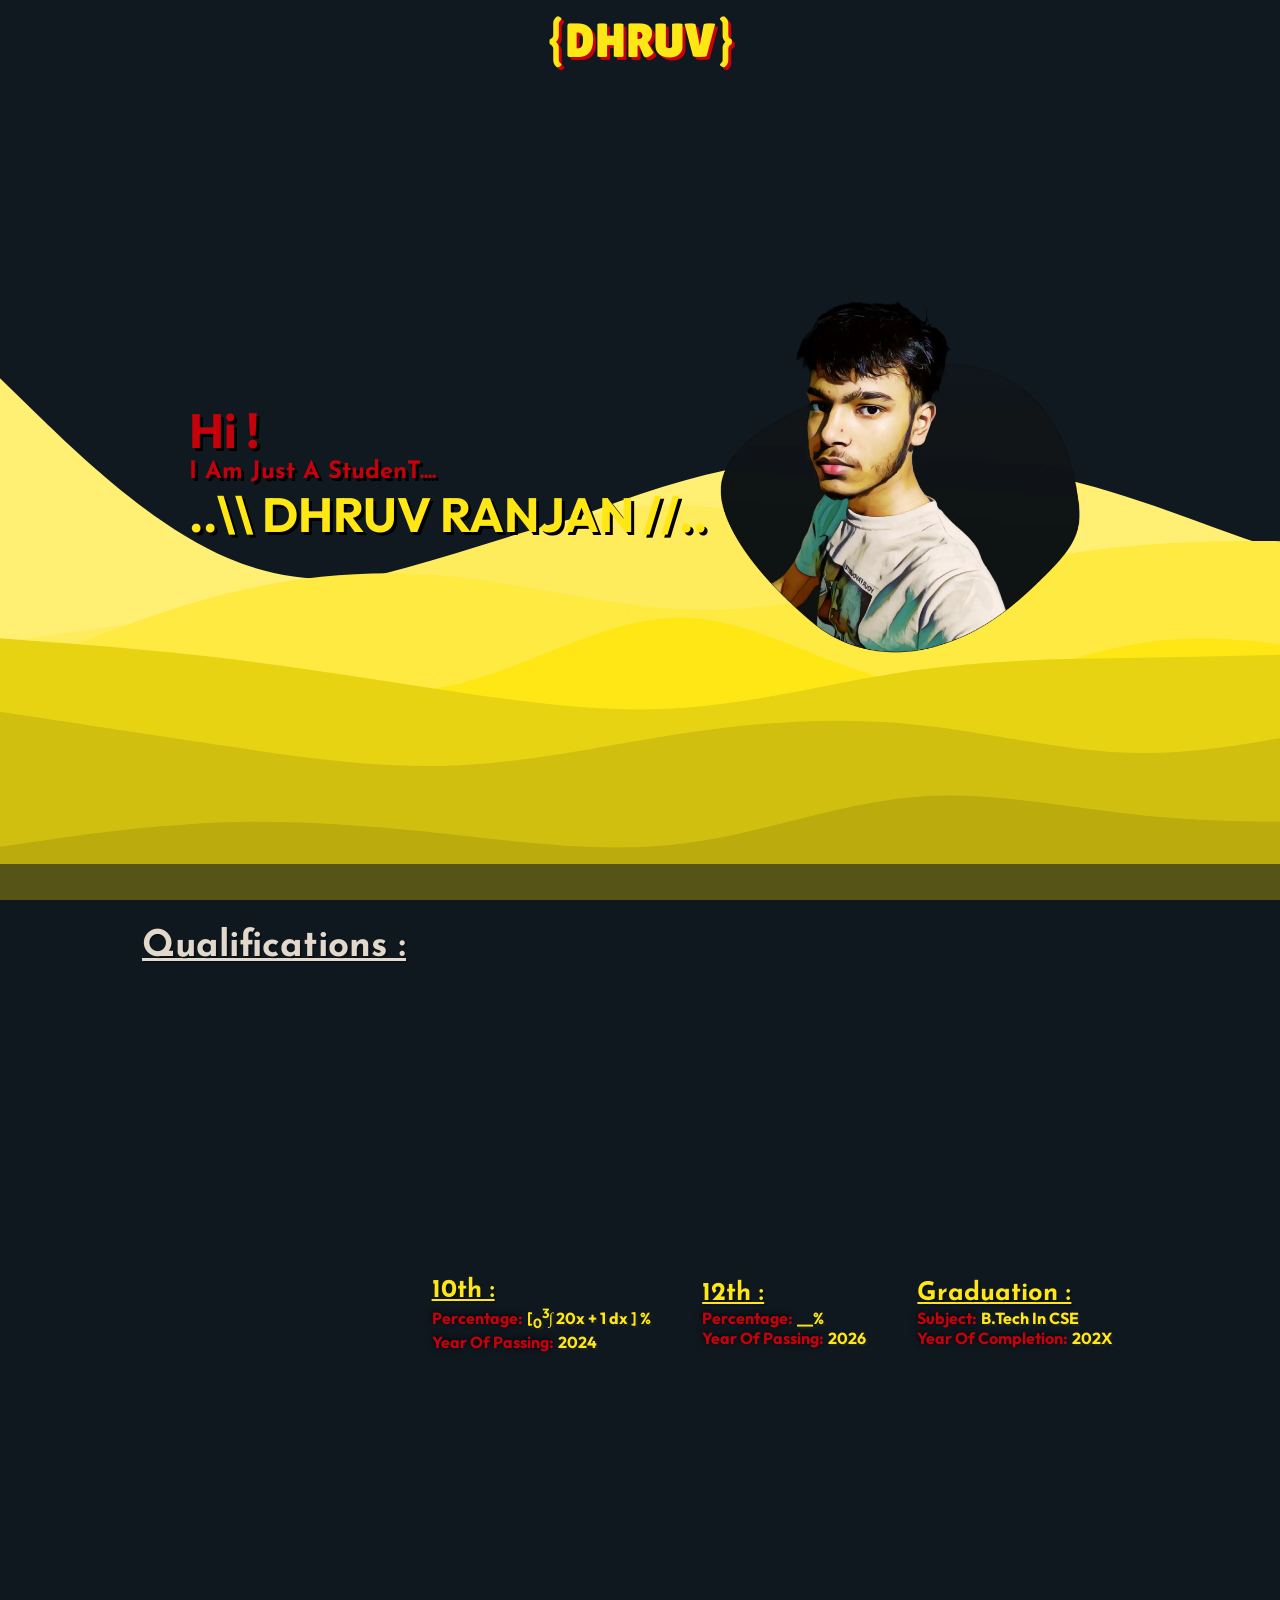
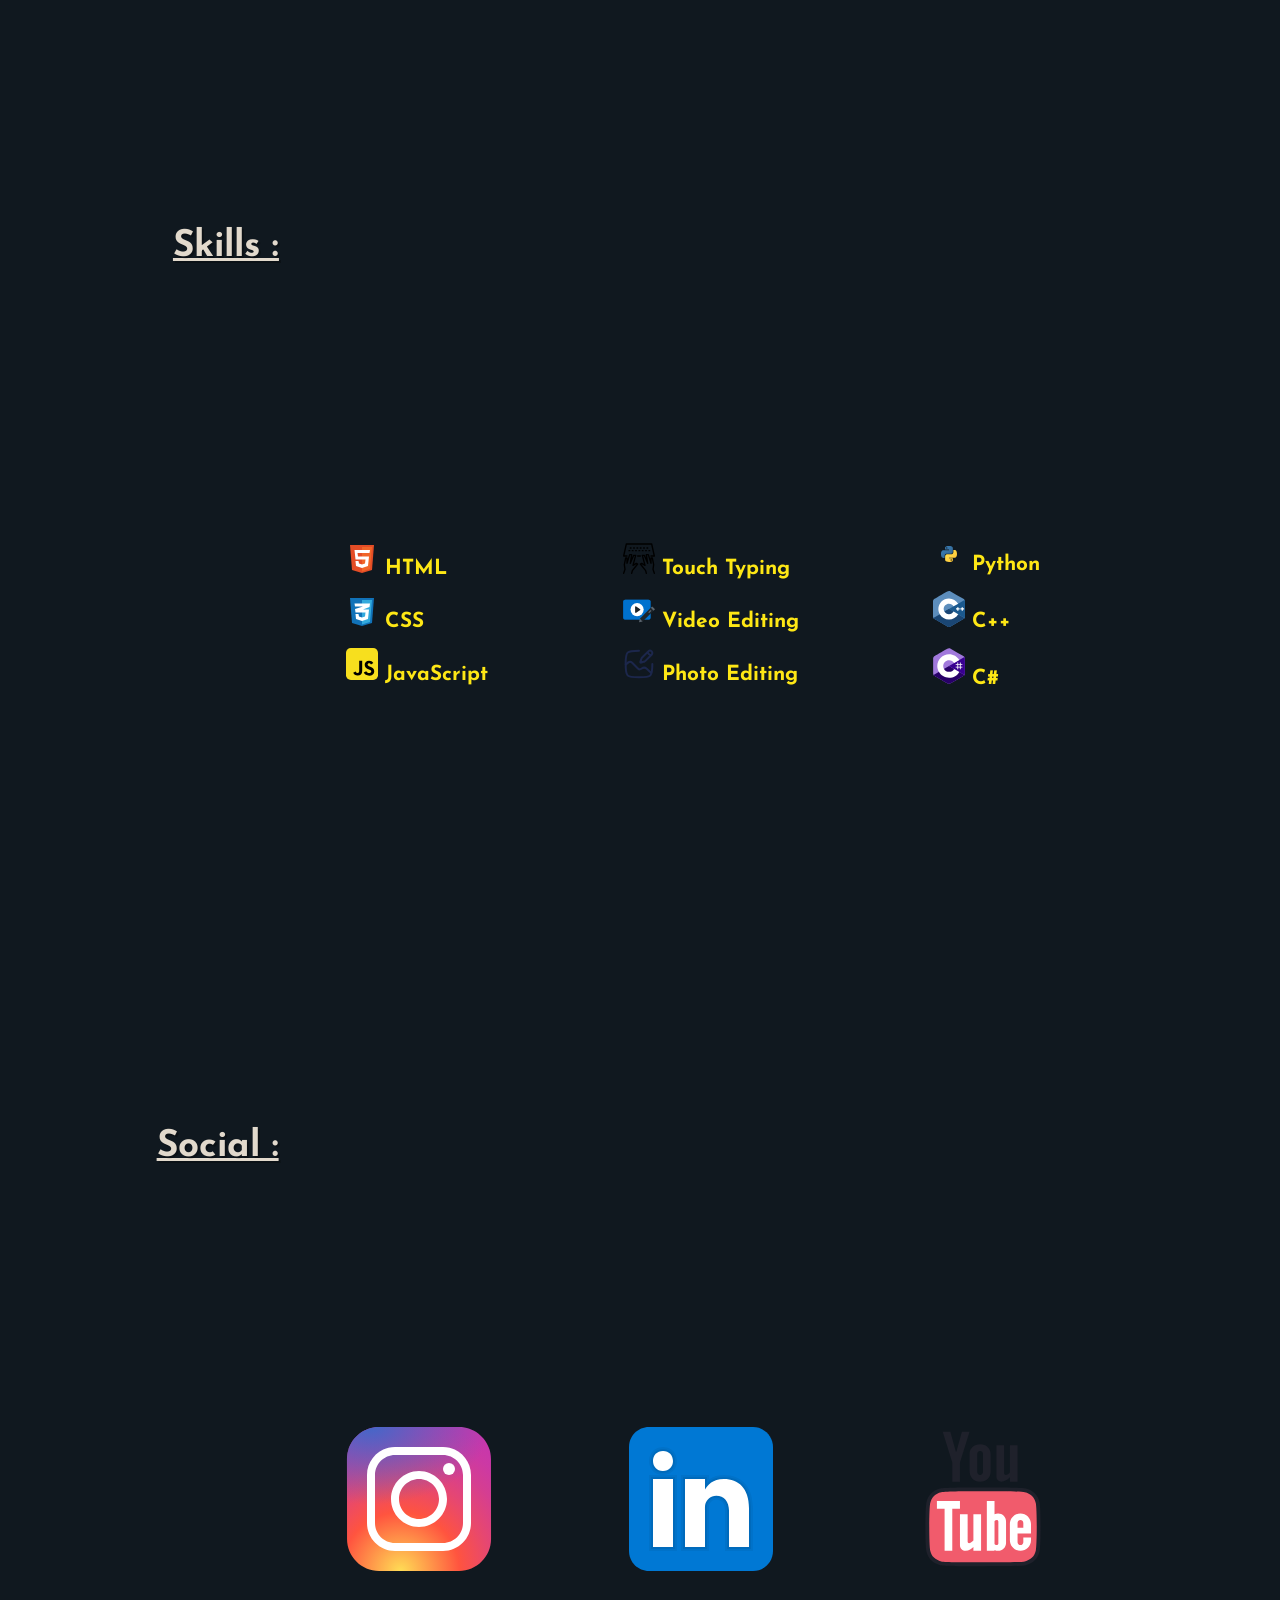
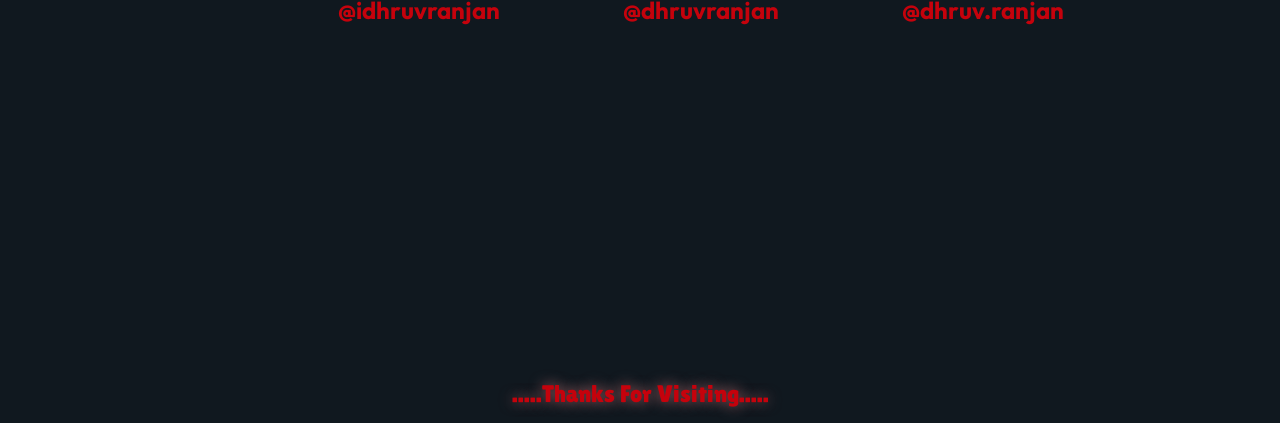
==== index.html @ 429c7ae6 "Update index.html" ====
<!DOCTYPE html>
<html lang="en">

<head>
    <meta charset="UTF-8">
    <meta name="viewport" content="width=device-width, initial-scale=1.0">
    <title>Dhruv - Know About Me.....</title>
    <link rel="stylesheet" href="style.css">
    <link rel="icon" type="image/x-icon" href="favicon.ico">
</head>

<body>
    <header>
        <a id="centerLogo" href="index.html">{DHRUV}</a>
    </header>
    <main>
        <div class="firstBox">
            <span class="welcomeTexts">
                <h1>Hi !</h1>
                <h2> I Am Just A StudenT....</h2>
                <h1 id="nameh1">..\\ DHRUV RANJAN //..</h1>
            </span>
            <span class="image"><img src="Dhruv Image.webp" alt="Dhruv"></span>
        </div>
        <div class="secondBox">
            <h1>Qualifications :</h1>
            <span>
                <h2>10th :</h2>
                <span>
                    <p class="text1">Percentage:</p>
                    <p class="sectext">[<sub>0</sub><sup>3</sup>∫   20x + 1 dx ]  % </p>
                </span>
                <span>
                    <p class="text1">Year Of Passing:</p>
                    <p class="sectext">2024</p>
                </span>
            </span>
            <span>
                <h2>12th :</h2>
                <span>
                    <p class="text1">Percentage:</p>
                    <p class="sectext">__%</p>
                </span>
                <span>
                    <p class="text1">Year Of Passing:</p>
                    <p class="sectext">2026</p>
                </span>
            </span>
            <span>
                <h2>Graduation :</h2>
                <span>
                    <p class="text1">Subject:</p>
                    <p class="sectext">B.Tech In CSE</p>
                </span>
                <span>
                    <p class="text1">Year Of Completion:</p>
                    <p class="sectext">202X</p>
                </span>
            </span>

        </div>
        <div class="thirdBox">
            <h1>Skills :</h1>
            <span>
                <ul>
                    <li><img src="SVGs/html-5-svgrepo-com.svg" alt=""> HTML</li>
                    <li><img src="SVGs/css-3-svgrepo-com.svg" alt=""> CSS</li>
                    <li><img src="SVGs/javascript-svgrepo-com.svg" alt=""> JavaScript</li>
                </ul>
            </span>
            <span>
                <ul>
                    <li><img src="SVGs/typing-svgrepo-com.svg" alt=""> Touch Typing</li>
                    <li><img src="SVGs/video-editing-svgrepo-com.svg" alt=""> Video Editing</li>
                    <li><img src="SVGs/gallery-edit-svgrepo-com.svg" alt=""> Photo Editing</li>
                </ul>
            </span>
            <span>
                <ul>
                    <li><img src="SVGs/python-svgrepo-com.svg" alt=""> Python</li>
                    <li><img src="SVGs/c.svg" alt=""> C++</li>
                    <li><img src="SVGs/c--4.svg" alt=""> C#</li>
                </ul>
            </span>
        </div>
        <div class="fourthBox">
            <h1>Social :</h1>
            <span><a target="_blank" id="instagram" href="https://www.instagram.com/idhruvranjan"><img src="SVGs/instagram.svg" alt="instagram">@idhruvranjan</a></span>
            <span><a target="_blank" id="linkedin" href="https://instagram.com/idhruvranjan"><img src="SVGs/linkedin.svg" alt="linkedin">@dhruvranjan</a></span>
            <span><a target="_blank" id="youtube" href="https://www.youtube.com/@dhruv.ranjan"><img src="SVGs/youtube.svg" alt="youtube">@dhruv.ranjan</a></span>
        </div>
    </main>
    <footer>
        <p>.....Thanks For Visiting.....</p>
    </footer>
</body>

</html>
---- style.css ----
@font-face {
    font-family: LogoFont;
    src: url(Fonts/LilitaOne-Regular.ttf);
}
@font-face {
    font-family: FontTwo;
    src: url(Fonts/JosefinSans-Bold.ttf);
}
@font-face {
    font-family: FontThree;
    src: url(Fonts/Outfit-Bold.ttf);
}
*{
    margin: 0;
    padding: 0;
}
body{
    background-color: #101820;
    background-image: url(SVGs/layered-waves-haikei.svg);
    background-repeat: no-repeat;
    /* background-size: contain; */
    background-attachment: fixed;
    background-size: cover;
}
header{
    display: flex;
    align-items: center;
    justify-content: center;
    /* box-shadow: 0px 3px 20px 10px #0f151a; */
}
#centerLogo{
    text-decoration: none;
    color: #fee715;
    font-family: LogoFont;
    font-size: 3rem;
    text-shadow: 3px 3px 0px #c5020c;
    margin: 1%;
}
.image img{
    width: 30vw;
}
.firstBox{
    display: flex;
    align-items: center;
    justify-content: center;
    height: 87vh;
}
.firstBox h1{
    font-family: FontThree;
    color: #c5020c;
    font-size: 3rem;
    text-shadow: 3px 3px 0px black;
}
.firstBox h2{
    font-family: FontTwo;
    color: #c5020c;
    text-shadow: 3px 3px 0px black;
}
#nameh1{
    color: #fee715;
}
.secondBox{
    background-color: #10182096;
    display: flex;
    height: 100vh;
    justify-content: center;
    align-items: center;
    /* box-shadow: inset 0px 3px 3px 2px #101820; */
}
.secondBox > span > span{
    display: block;
}
.secondBox h1{
    font-family: 'FontTwo';
    font-size: 2.3rem;
    color: #e2d9cc;
    text-shadow: 2px 2px 0px #0000004d;
    text-decoration: underline;
    font-weight: bold;
    align-self: flex-start;
    margin: 5% 0;
}
.secondBox h2{
    font-family: 'FontTwo';
    font-size: 1.6rem;
    color: #fee715;
    text-shadow: 2px 2px 0px #0000004d;
    text-decoration: underline;
    margin: 1% 0;
}
.secondBox > span{
    padding: 2%;
}
.text1{
    color: #c5020c;
    font-weight: bold;
    font-family: 'FontThree';
    font-size: 1rem;
    /* text-shadow: 2px 2px 1px #2b2b2b27; */
    text-shadow: -1px -1px 6px #000000;
    display: inline;
}
.sectext{
    font-size: 1rem;
    font-family: 'FontThree';
    font-weight: lighter;
    color: #fee715;
    text-shadow: 2px 2px 1px #2b2b2b8a;
    display: inline;
}
.thirdBox{
    background-color: #10182096;
    display: flex;
    align-items: center;
    justify-content: center;
    height: 100vh;
    /* box-shadow: inset 0px 3px 3px 2px #101820; */
}

.thirdBox h1{
    font-family: 'FontTwo';
    font-size: 2.3rem;
    color: #e2d9cc;
    text-shadow: 2px 2px 0px #0000004d;
    text-decoration: underline;
    font-weight: bold;
    align-self: flex-start;
    margin: 5% 0;
}
.thirdBox img{
    width: 2rem;
}
ul{
    list-style: none;
    padding: 0.5rem;
}
.thirdBox span{
    margin: 2%;
    padding: 2%;
}
.thirdBox span li{
    padding: 0.5rem;
    font-size: 1.3rem;
    font-weight: bold;
    font-family: 'FontTwo';
    color: #fee715;
}
.fourthBox{
    background-color: #10182096;
    display: flex;
    align-items: center;
    justify-content: center;
    height: 100vh;
    /* box-shadow: inset 0px 3px 3px 2px #101820; */

}
.fourthBox h1{
    font-family: 'FontTwo';
    font-size: 2.3rem;
    color: #e2d9cc;
    text-shadow: 2px 2px 0px #0000004d;
    text-decoration: underline;
    font-weight: bold;
    align-self: flex-start;
    margin: 5% 0;
}
.fourthBox img{
    width: 15vw;
    display: block;
}
.fourthBox a{
    display: flex;
    align-items: center;
    justify-content: center;
    flex-direction: column;
    margin: 2rem;
    text-decoration: none;
    color: #c5020c;
    font-family: 'FontThree';
    font-size: 1.5rem;
    padding: 1vw;
    box-sizing: border-box;
}
#instagram:hover{
    box-sizing: border-box;
    /* border: 0.2rem solid white; */
    border-radius: 3rem;
    background-color: #f04c5dd1;
    box-shadow: 2px 3px 20px #f04c5dd1;
    color: white;
    transition-duration: 70ms;
    transition-delay: 20ms;
}
#linkedin:hover{
    box-sizing: border-box;
    /* border: 0.2rem solid white; */
    border-radius: 3rem;
    background-color: #0078d473;
    box-shadow: 2px 3px 20px #0078d473;
    color: white;
    transition-duration: 70ms;
    transition-delay: 20ms;
}
#youtube:hover{
    box-sizing: border-box;
    /* border: 0.2rem solid white; */
    border-radius: 3rem;
    background-color: #ff242482;
    box-shadow: 2px 3px 20px #ff242482;
    color: white;
    transition-duration: 70ms;
    transition-delay: 20ms;
}
footer p{
    font-family: LogoFont;
    text-align: center;
    color: #c5020c;
    font-size: 1.5rem;
    padding: 1rem;
    background-color: #10182096;
    text-shadow: 0 0 14px #ff959594;
}
@media only screen and (max-width: 600px){
    .firstBox{
        flex-direction: column;
        align-items: center;
        justify-content: center;
    }
    .firstBox h1{
        font-size: 2rem;
    }
    .image img{
        width: 60vw;
        margin: 2rem 0;
    }
    .secondBox{
        flex-direction: column;
        align-items: flex-start;
        padding: 5vw;
    }
    .thirdBox{
        flex-direction: column;
        align-items: flex-start;
        padding: 5vw;
    }
    .fourthBox{
        flex-direction: column;
        padding: 5vw;
    }
    .fourthBox a{
        padding: 7vw 4vw;
    }



















}
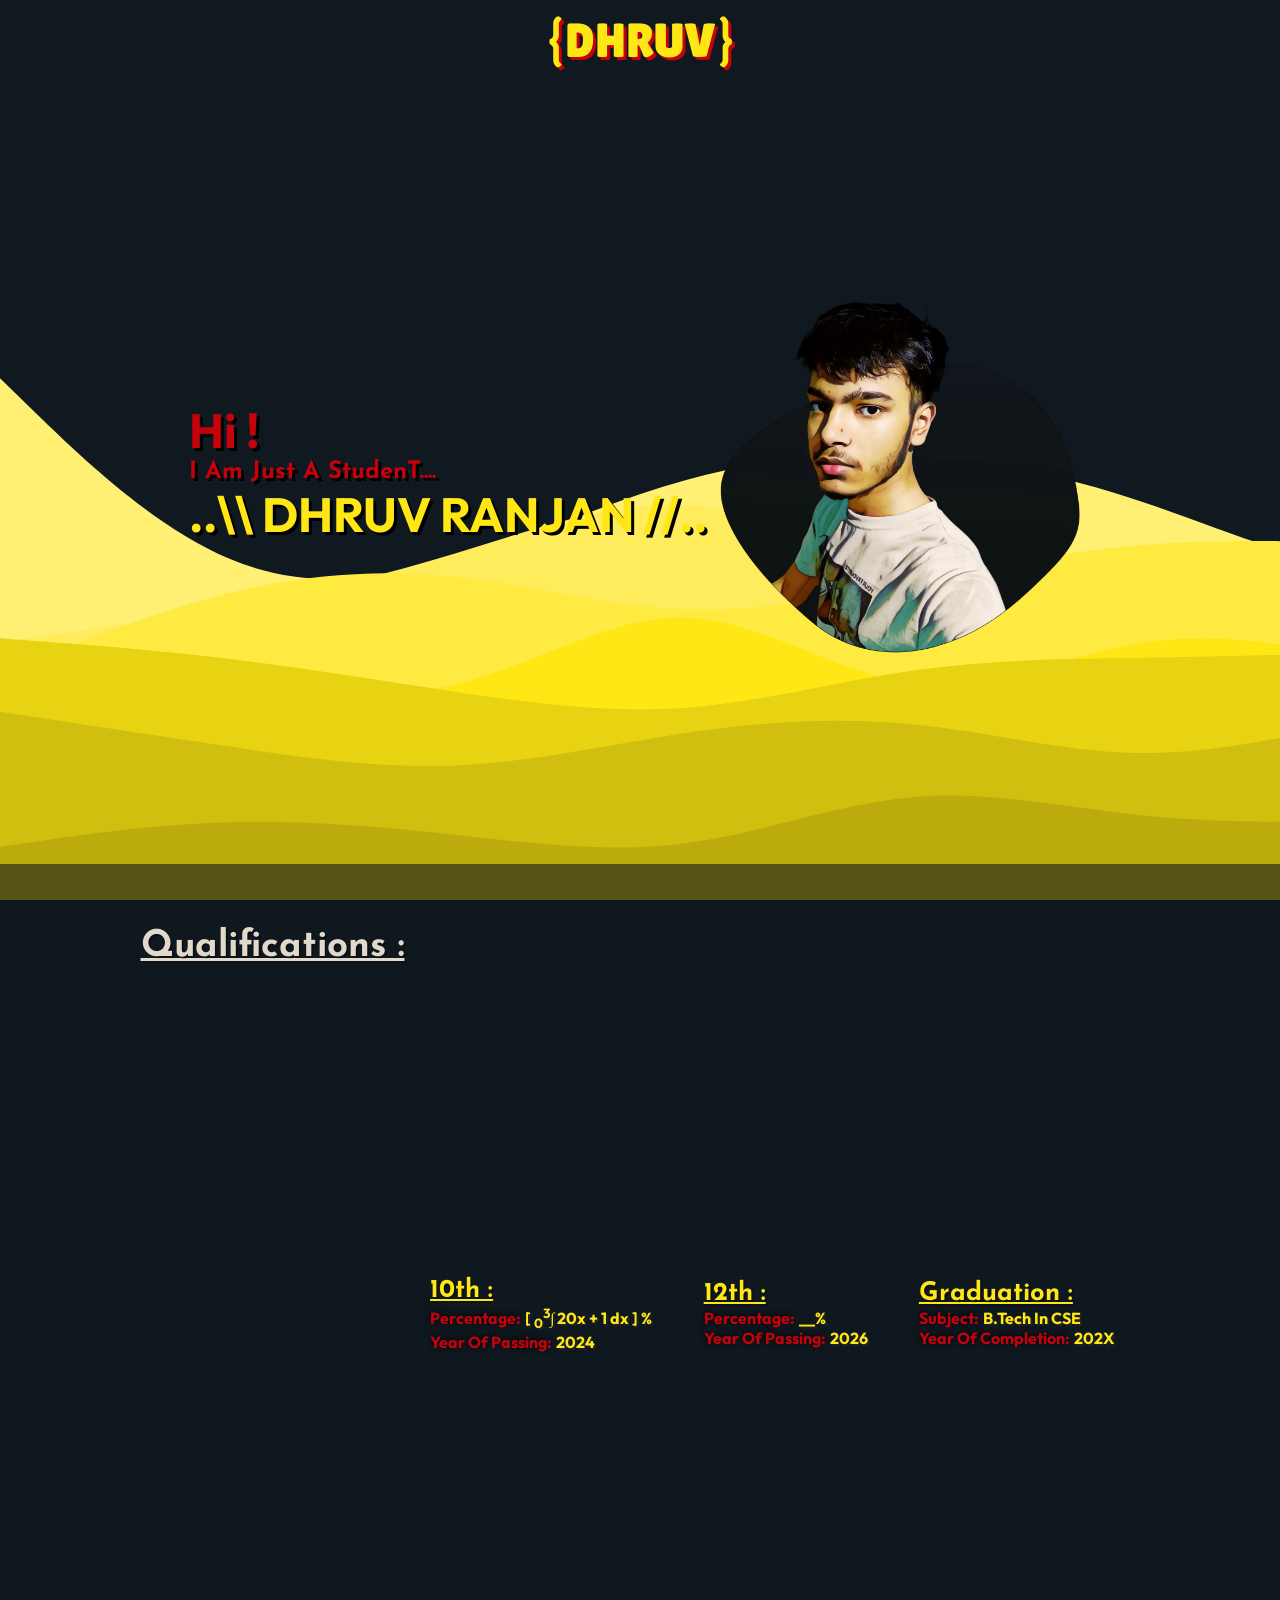
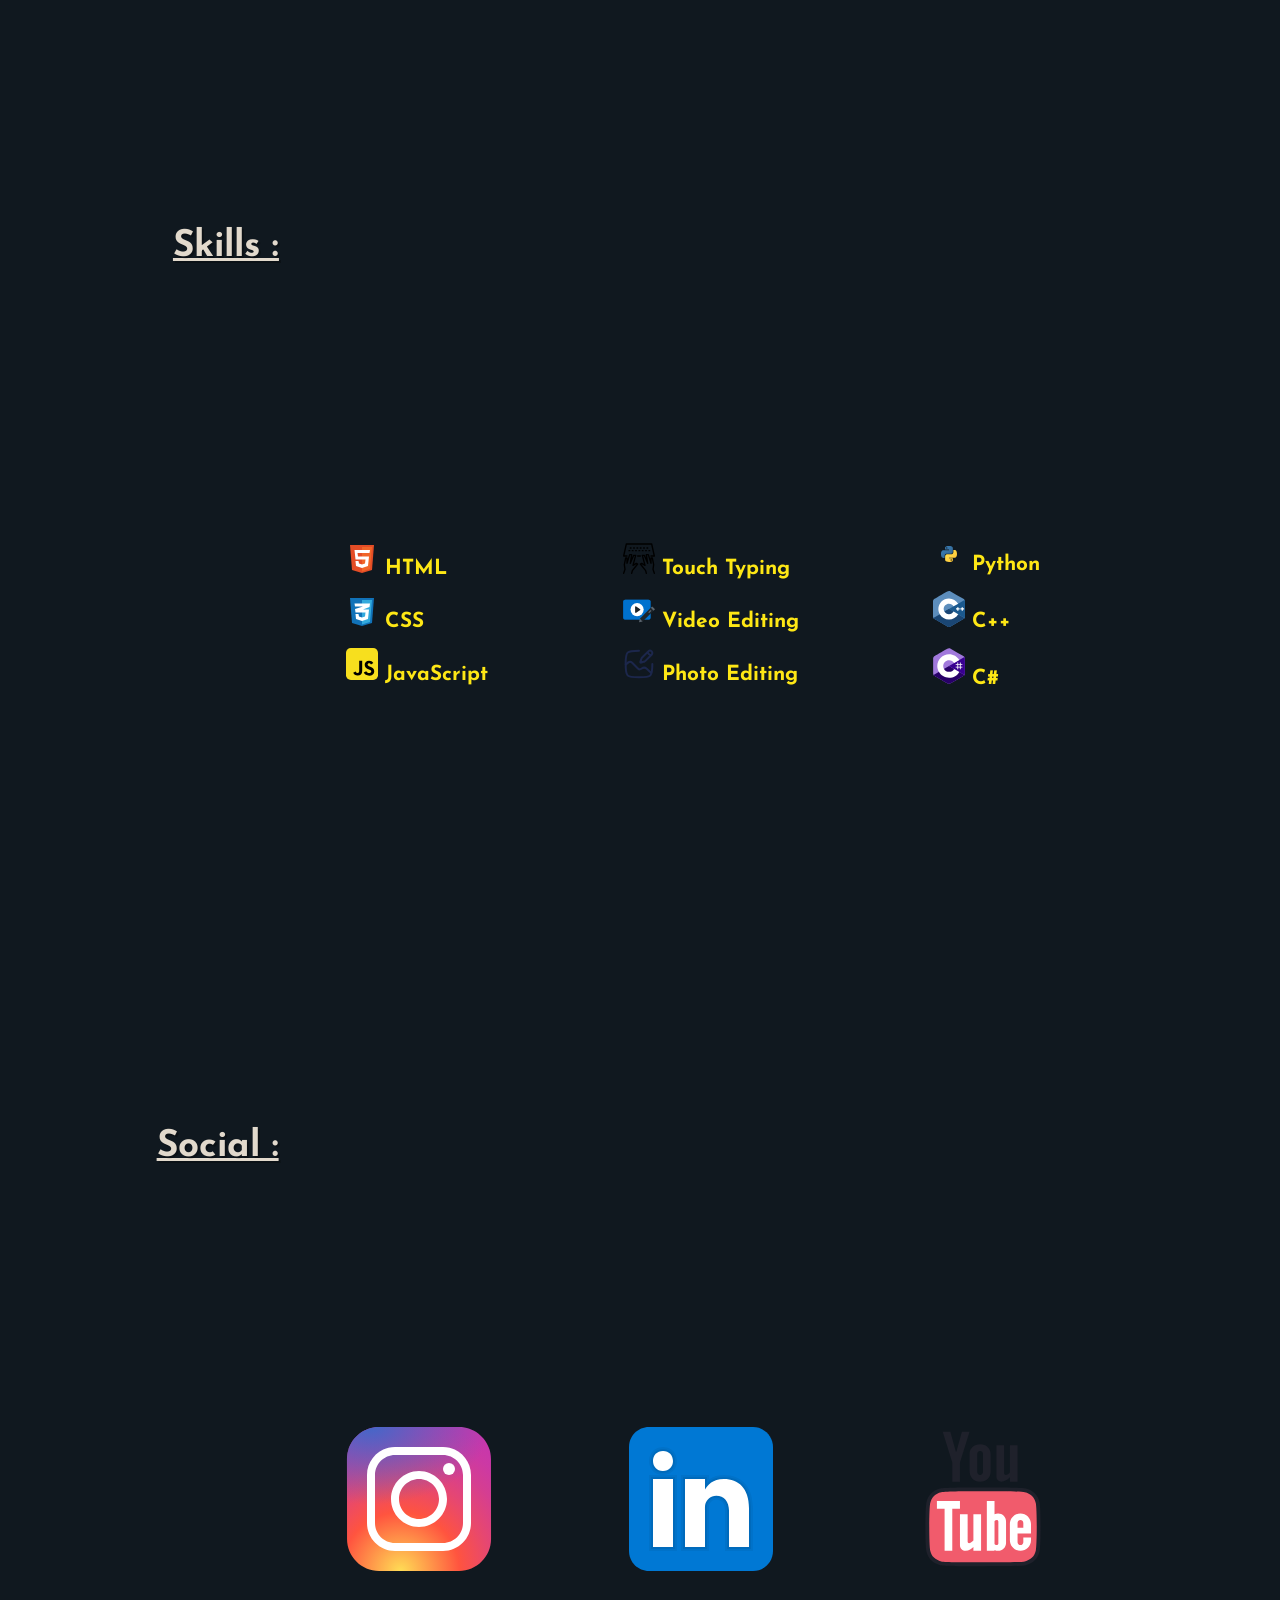
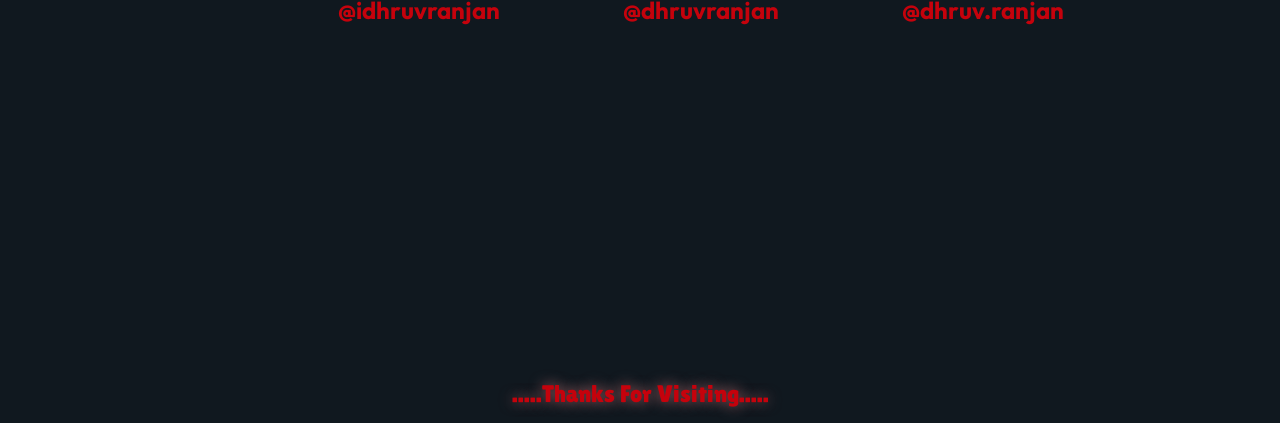
==== commit 47b34e87: "Update index.html" ====
--- a/index.html
+++ b/index.html
@@ -28,7 +28,7 @@
                 <h2>10th :</h2>
                 <span>
                     <p class="text1">Percentage:</p>
-                    <p class="sectext">[<sub>0</sub><sup>3</sup>∫   20x + 1 dx ]  % </p>
+                    <p class="sectext">[ <sub>0</sub><sup>3</sup>∫   20x + 1 dx ]  % </p>
                 </span>
                 <span>
                     <p class="text1">Year Of Passing:</p>
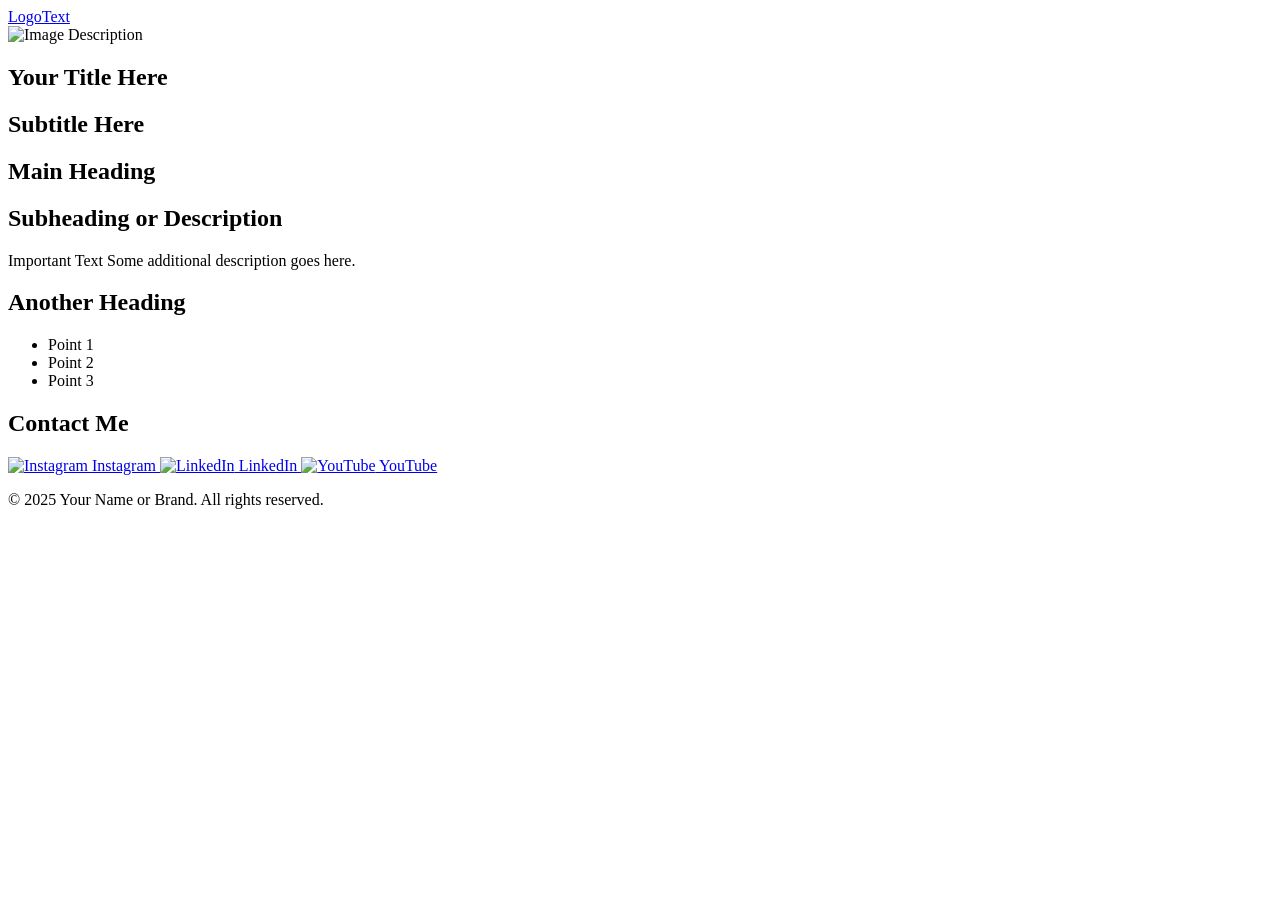
==== commit 5784e9f1: "Update index.html" ====
--- a/index.html
+++ b/index.html
@@ -1,98 +1,59 @@
-<!DOCTYPE html>
-<html lang="en">
-
-<head>
-    <meta charset="UTF-8">
-    <meta name="viewport" content="width=device-width, initial-scale=1.0">
-    <title>Dhruv - Know About Me.....</title>
-    <link rel="stylesheet" href="style.css">
-    <link rel="icon" type="image/x-icon" href="favicon.ico">
-</head>
-
-<body>
-    <header>
-        <a id="centerLogo" href="index.html">{DHRUV}</a>
-    </header>
-    <main>
-        <div class="firstBox">
-            <span class="welcomeTexts">
-                <h1>Hi !</h1>
-                <h2> I Am Just A StudenT....</h2>
-                <h1 id="nameh1">..\\ DHRUV RANJAN //..</h1>
-            </span>
-            <span class="image"><img src="Dhruv Image.webp" alt="Dhruv"></span>
-        </div>
-        <div class="secondBox">
-            <h1>Qualifications :</h1>
-            <span>
-                <h2>10th :</h2>
-                <span>
-                    <p class="text1">Percentage:</p>
-                    <p class="sectext">[ <sub>0</sub><sup>3</sup>∫   20x + 1 dx ]  % </p>
-                </span>
-                <span>
-                    <p class="text1">Year Of Passing:</p>
-                    <p class="sectext">2024</p>
-                </span>
-            </span>
-            <span>
-                <h2>12th :</h2>
-                <span>
-                    <p class="text1">Percentage:</p>
-                    <p class="sectext">__%</p>
-                </span>
-                <span>
-                    <p class="text1">Year Of Passing:</p>
-                    <p class="sectext">2026</p>
-                </span>
-            </span>
-            <span>
-                <h2>Graduation :</h2>
-                <span>
-                    <p class="text1">Subject:</p>
-                    <p class="sectext">B.Tech In CSE</p>
-                </span>
-                <span>
-                    <p class="text1">Year Of Completion:</p>
-                    <p class="sectext">202X</p>
-                </span>
-            </span>
-
-        </div>
-        <div class="thirdBox">
-            <h1>Skills :</h1>
-            <span>
-                <ul>
-                    <li><img src="SVGs/html-5-svgrepo-com.svg" alt=""> HTML</li>
-                    <li><img src="SVGs/css-3-svgrepo-com.svg" alt=""> CSS</li>
-                    <li><img src="SVGs/javascript-svgrepo-com.svg" alt=""> JavaScript</li>
-                </ul>
-            </span>
-            <span>
-                <ul>
-                    <li><img src="SVGs/typing-svgrepo-com.svg" alt=""> Touch Typing</li>
-                    <li><img src="SVGs/video-editing-svgrepo-com.svg" alt=""> Video Editing</li>
-                    <li><img src="SVGs/gallery-edit-svgrepo-com.svg" alt=""> Photo Editing</li>
-                </ul>
-            </span>
-            <span>
-                <ul>
-                    <li><img src="SVGs/python-svgrepo-com.svg" alt=""> Python</li>
-                    <li><img src="SVGs/c.svg" alt=""> C++</li>
-                    <li><img src="SVGs/c--4.svg" alt=""> C#</li>
-                </ul>
-            </span>
-        </div>
-        <div class="fourthBox">
-            <h1>Social :</h1>
-            <span><a target="_blank" id="instagram" href="https://www.instagram.com/idhruvranjan"><img src="SVGs/instagram.svg" alt="instagram">@idhruvranjan</a></span>
-            <span><a target="_blank" id="linkedin" href="https://instagram.com/idhruvranjan"><img src="SVGs/linkedin.svg" alt="linkedin">@dhruvranjan</a></span>
-            <span><a target="_blank" id="youtube" href="https://www.youtube.com/@dhruv.ranjan"><img src="SVGs/youtube.svg" alt="youtube">@dhruv.ranjan</a></span>
-        </div>
-    </main>
-    <footer>
-        <p>.....Thanks For Visiting.....</p>
-    </footer>
-</body>
-
-</html>
+<!DOCTYPE html>
+<html lang="en">
+<head>
+    <meta charset="UTF-8">
+    <meta name="viewport" content="width=device-width, initial-scale=1.0">
+    <title>Your Website</title>
+    <link rel="stylesheet" href="styles.css"> <!-- Assuming the CSS file is named 'styles.css' -->
+</head>
+<body>
+
+<header>
+    <a href="#" id="centerLogo">LogoText</a>
+</header>
+
+<section class="firstBox">
+    <div class="image">
+        <img src="path/to/your/image.jpg" alt="Image Description">
+    </div>
+    <h1>Your Title Here</h1>
+    <h2>Subtitle Here</h2>
+</section>
+
+<section class="secondBox">
+    <span>
+        <h1>Main Heading</h1>
+        <h2>Subheading or Description</h2>
+        <span class="text1">Important Text</span>
+        <span class="sectext">Some additional description goes here.</span>
+    </span>
+</section>
+
+<section class="thirdBox">
+    <h1>Another Heading</h1>
+    <ul>
+        <span><li>Point 1</li></span>
+        <span><li>Point 2</li></span>
+        <span><li>Point 3</li></span>
+    </ul>
+</section>
+
+<section class="fourthBox">
+    <h1>Contact Me</h1>
+    <a href="https://www.instagram.com" id="instagram" target="_blank">
+        <img src="path/to/instagram-icon.png" alt="Instagram"> Instagram
+    </a>
+    <a href="https://www.linkedin.com" id="linkedin" target="_blank">
+        <img src="path/to/linkedin-icon.png" alt="LinkedIn"> LinkedIn
+    </a>
+    <a href="https://www.youtube.com" id="youtube" target="_blank">
+        <img src="path/to/youtube-icon.png" alt="YouTube"> YouTube
+    </a>
+</section>
+
+<footer>
+    <p>&copy; 2025 Your Name or Brand. All rights reserved.</p>
+</footer>
+
+</body>
+</html>
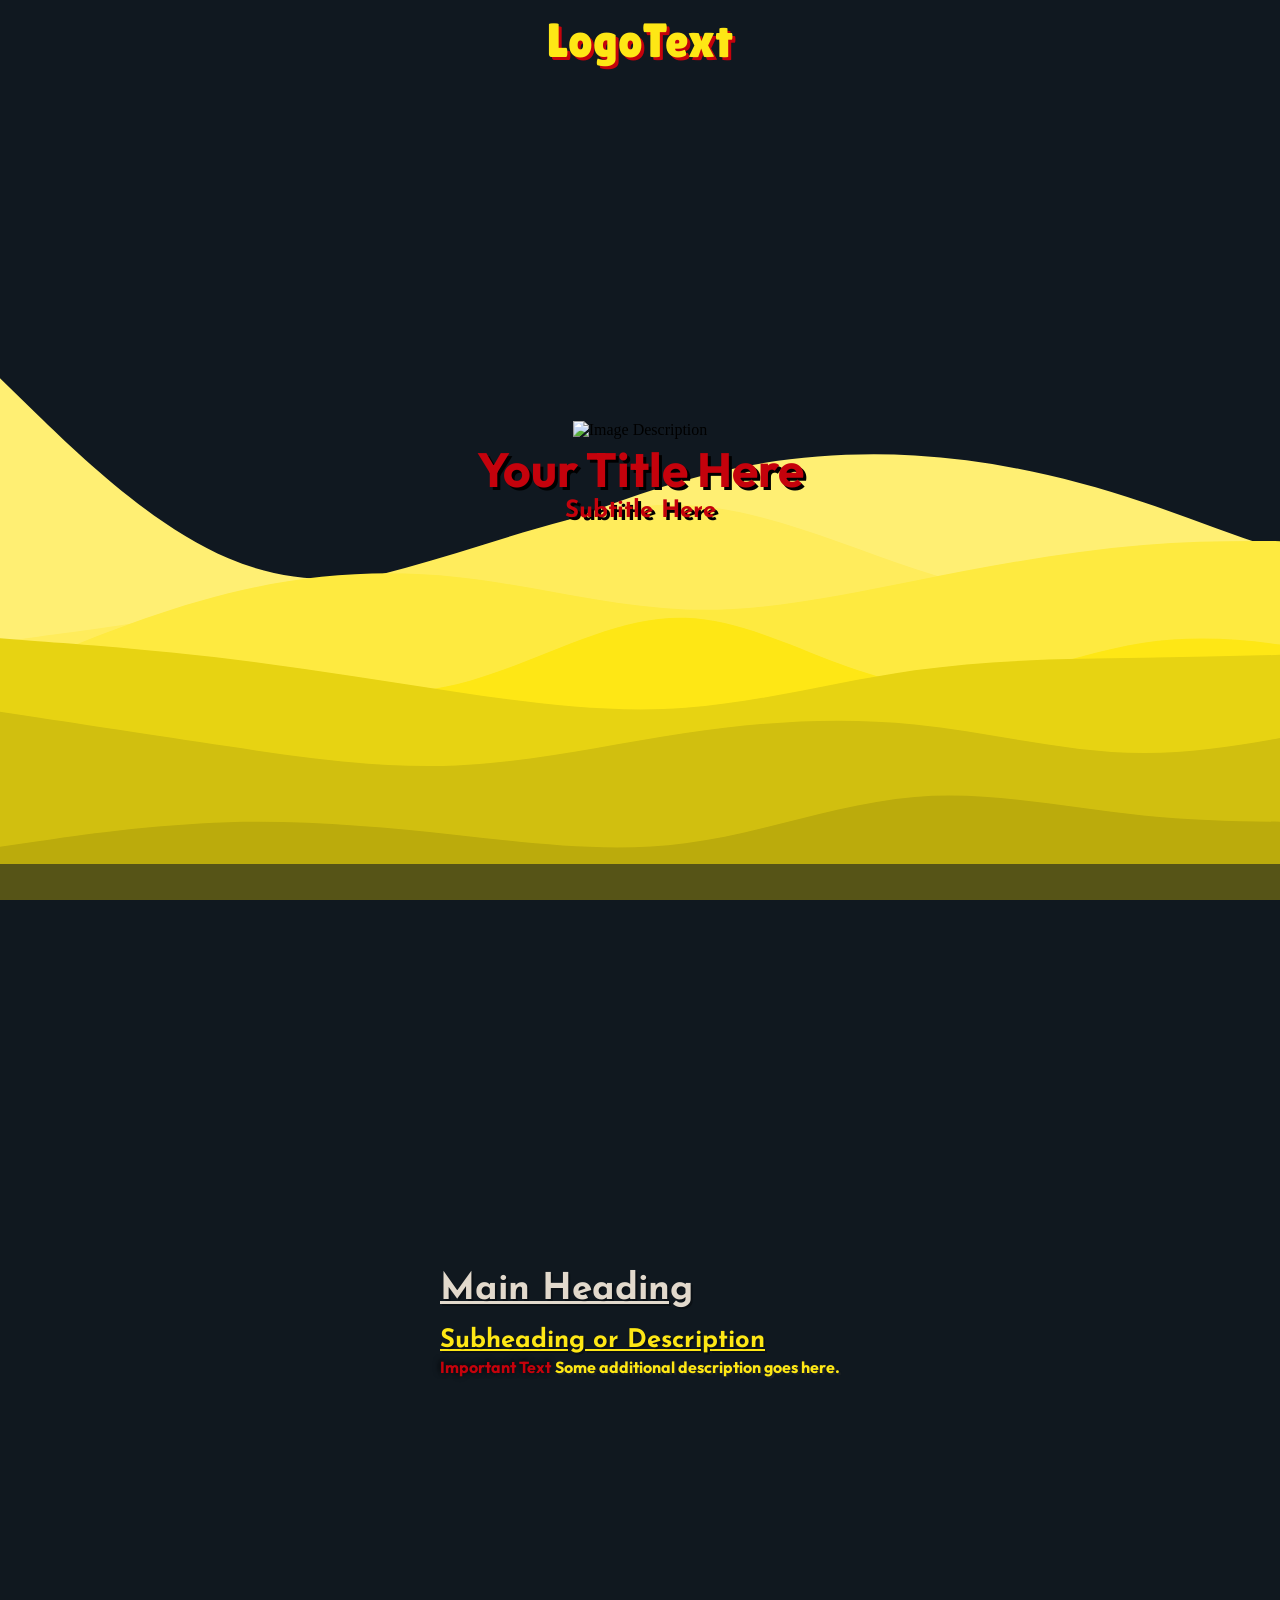
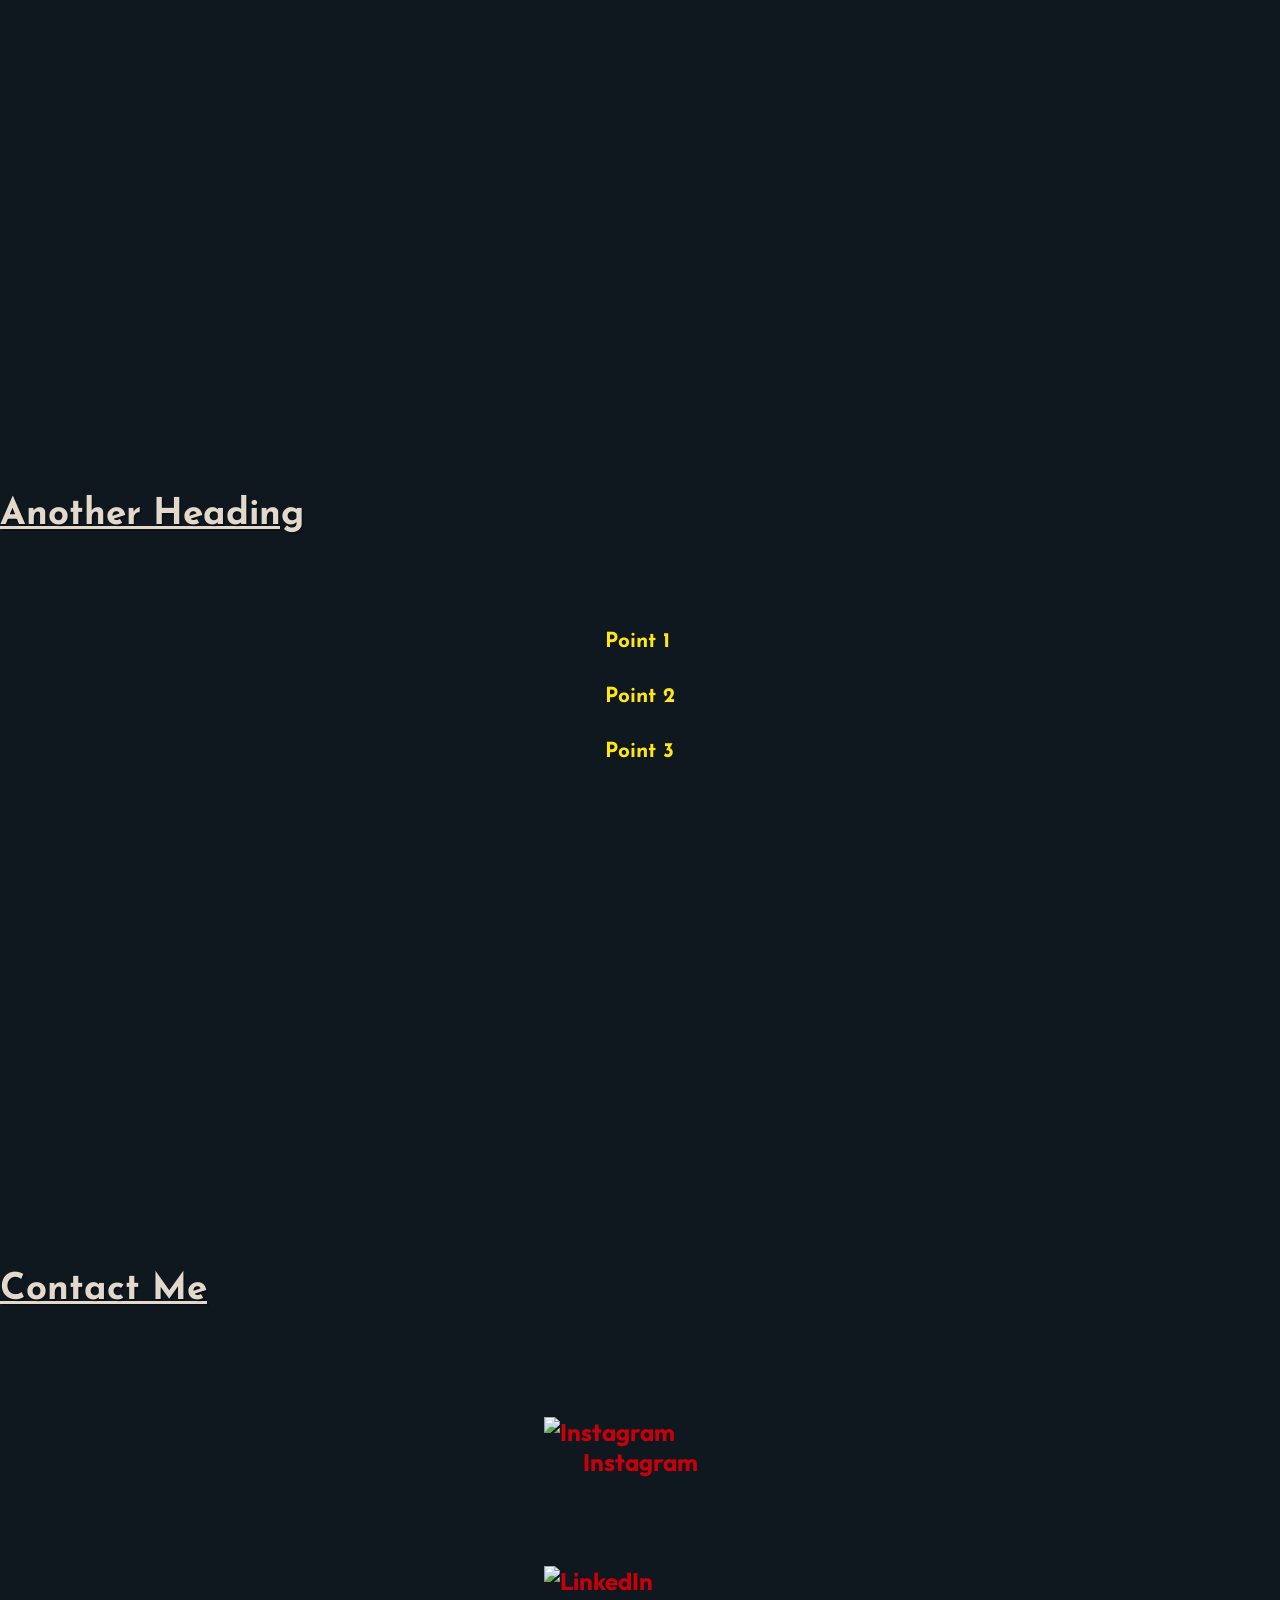
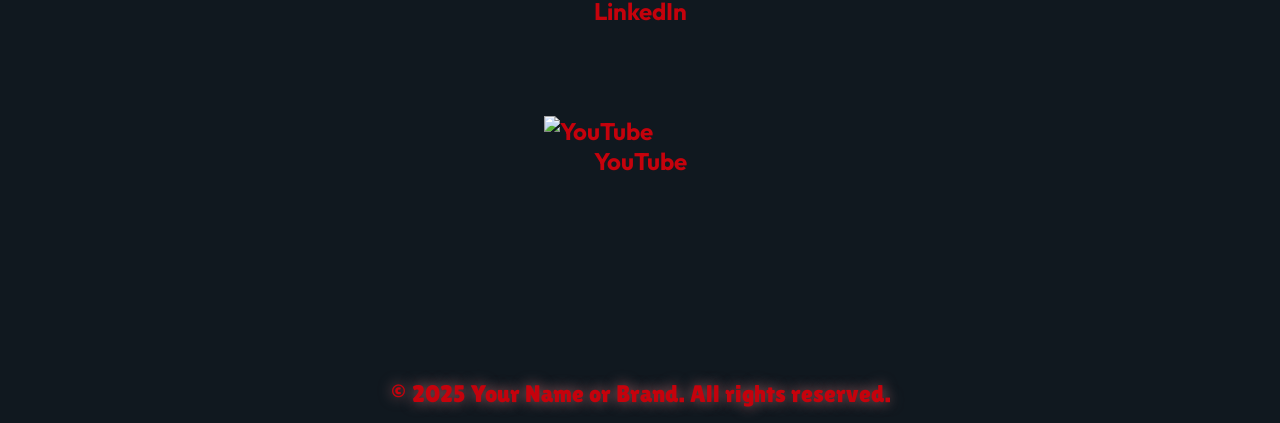
==== commit 8c94fe42: "Update index.html" ====
--- a/index.html
+++ b/index.html
@@ -4,7 +4,7 @@
     <meta charset="UTF-8">
     <meta name="viewport" content="width=device-width, initial-scale=1.0">
     <title>Your Website</title>
-    <link rel="stylesheet" href="styles.css"> <!-- Assuming the CSS file is named 'styles.css' -->
+    <link rel="stylesheet" href="style1.css"> <!-- Assuming the CSS file is named 'styles.css' -->
 </head>
 <body>
 
--- a/style1.css
+++ b/style1.css
@@ -0,0 +1,241 @@
+@font-face {
+    font-family: LogoFont;
+    src: url(Fonts/LilitaOne-Regular.ttf);
+}
+@font-face {
+    font-family: FontTwo;
+    src: url(Fonts/JosefinSans-Bold.ttf);
+}
+@font-face {
+    font-family: FontThree;
+    src: url(Fonts/Outfit-Bold.ttf);
+}
+* {
+    margin: 0;
+    padding: 0;
+    box-sizing: border-box; /* Ensures consistent box model */
+}
+body {
+    background-color: #101820;
+    background-image: url(SVGs/layered-waves-haikei.svg);
+    background-repeat: no-repeat;
+    background-attachment: fixed;
+    background-size: cover;
+}
+header {
+    display: flex;
+    align-items: center;
+    justify-content: center;
+    /* box-shadow: 0px 3px 20px 10px #0f151a; */
+}
+#centerLogo {
+    text-decoration: none;
+    color: #fee715;
+    font-family: LogoFont, sans-serif; /* Added fallback font */
+    font-size: 3rem;
+    text-shadow: 3px 3px 0px #c5020c;
+    margin: 1%;
+}
+.image img {
+    width: 30vw;
+}
+.firstBox {
+    display: flex;
+    align-items: center;
+    justify-content: center;
+    height: 87vh;
+    flex-direction: column;
+}
+.firstBox h1 {
+    font-family: FontThree;
+    color: #c5020c;
+    font-size: 3rem;
+    text-shadow: 3px 3px 0px black;
+}
+.firstBox h2 {
+    font-family: FontTwo;
+    color: #c5020c;
+    text-shadow: 3px 3px 0px black;
+}
+#nameh1 {
+    color: #fee715;
+}
+.secondBox {
+    background-color: #10182096;
+    display: flex;
+    height: 100vh;
+    justify-content: center;
+    align-items: center;
+    flex-direction: column; /* Ensures content is stacked in smaller viewports */
+}
+.secondBox h1 {
+    font-family: 'FontTwo', sans-serif; /* Added fallback font */
+    font-size: 2.3rem;
+    color: #e2d9cc;
+    text-shadow: 2px 2px 0px #0000004d;
+    text-decoration: underline;
+    font-weight: bold;
+    align-self: flex-start;
+    margin: 5% 0;
+}
+.secondBox h2 {
+    font-family: 'FontTwo', sans-serif; /* Added fallback font */
+    font-size: 1.6rem;
+    color: #fee715;
+    text-shadow: 2px 2px 0px #0000004d;
+    text-decoration: underline;
+    margin: 1% 0;
+}
+.secondBox > span {
+    padding: 2%;
+}
+.text1 {
+    color: #c5020c;
+    font-weight: bold;
+    font-family: 'FontThree', sans-serif; /* Added fallback font */
+    font-size: 1rem;
+    text-shadow: -1px -1px 6px #000000;
+    display: inline;
+}
+.sectext {
+    font-size: 1rem;
+    font-family: 'FontThree', sans-serif; /* Added fallback font */
+    font-weight: lighter;
+    color: #fee715;
+    text-shadow: 2px 2px 1px #2b2b2b8a;
+    display: inline;
+}
+.thirdBox {
+    background-color: #10182096;
+    display: flex;
+    align-items: center;
+    justify-content: center;
+    height: 100vh;
+    flex-direction: column; /* Stacks content vertically */
+}
+.thirdBox h1 {
+    font-family: 'FontTwo', sans-serif; /* Added fallback font */
+    font-size: 2.3rem;
+    color: #e2d9cc;
+    text-shadow: 2px 2px 0px #0000004d;
+    text-decoration: underline;
+    font-weight: bold;
+    align-self: flex-start;
+    margin: 5% 0;
+}
+.thirdBox img {
+    width: 2rem;
+}
+ul {
+    list-style: none;
+    padding: 0.5rem;
+}
+.thirdBox span {
+    margin: 2%;
+    padding: 2%;
+}
+.thirdBox span li {
+    padding: 0.5rem;
+    font-size: 1.3rem;
+    font-weight: bold;
+    font-family: 'FontTwo', sans-serif; /* Added fallback font */
+    color: #fee715;
+}
+.fourthBox {
+    background-color: #10182096;
+    display: flex;
+    align-items: center;
+    justify-content: center;
+    height: 100vh;
+    flex-direction: column; /* Ensures vertical stacking on smaller screens */
+}
+.fourthBox h1 {
+    font-family: 'FontTwo', sans-serif; /* Added fallback font */
+    font-size: 2.3rem;
+    color: #e2d9cc;
+    text-shadow: 2px 2px 0px #0000004d;
+    text-decoration: underline;
+    font-weight: bold;
+    align-self: flex-start;
+    margin: 5% 0;
+}
+.fourthBox img {
+    width: 15vw;
+    display: block;
+}
+.fourthBox a {
+    display: flex;
+    align-items: center;
+    justify-content: center;
+    flex-direction: column;
+    margin: 2rem;
+    text-decoration: none;
+    color: #c5020c;
+    font-family: 'FontThree', sans-serif; /* Added fallback font */
+    font-size: 1.5rem;
+    padding: 1vw;
+    box-sizing: border-box;
+    transition: all 0.3s ease; /* Smooth transition for hover effects */
+}
+.fourthBox a:hover {
+    color: white;
+    background-color: #c5020c;
+    box-shadow: 2px 3px 20px #c5020c;
+    border-radius: 3rem;
+}
+#instagram:hover {
+    background-color: #f04c5dd1;
+    box-shadow: 2px 3px 20px #f04c5dd1;
+    color: white;
+}
+#linkedin:hover {
+    background-color: #0078d473;
+    box-shadow: 2px 3px 20px #0078d473;
+    color: white;
+}
+#youtube:hover {
+    background-color: #ff242482;
+    box-shadow: 2px 3px 20px #ff242482;
+    color: white;
+}
+footer p {
+    font-family: LogoFont, sans-serif; /* Added fallback font */
+    text-align: center;
+    color: #c5020c;
+    font-size: 1.5rem;
+    padding: 1rem;
+    background-color: #10182096;
+    text-shadow: 0 0 14px #ff959594;
+}
+
+@media only screen and (max-width: 600px) {
+    .firstBox {
+        flex-direction: column;
+        align-items: center;
+        justify-content: center;
+    }
+    .firstBox h1 {
+        font-size: 2rem;
+    }
+    .image img {
+        width: 60vw;
+        margin: 2rem 0;
+    }
+    .secondBox {
+        flex-direction: column;
+        align-items: flex-start;
+        padding: 5vw;
+    }
+    .thirdBox {
+        flex-direction: column;
+        align-items: flex-start;
+        padding: 5vw;
+    }
+    .fourthBox {
+        flex-direction: column;
+        padding: 5vw;
+    }
+    .fourthBox a {
+        padding: 7vw 4vw;
+    }
+}
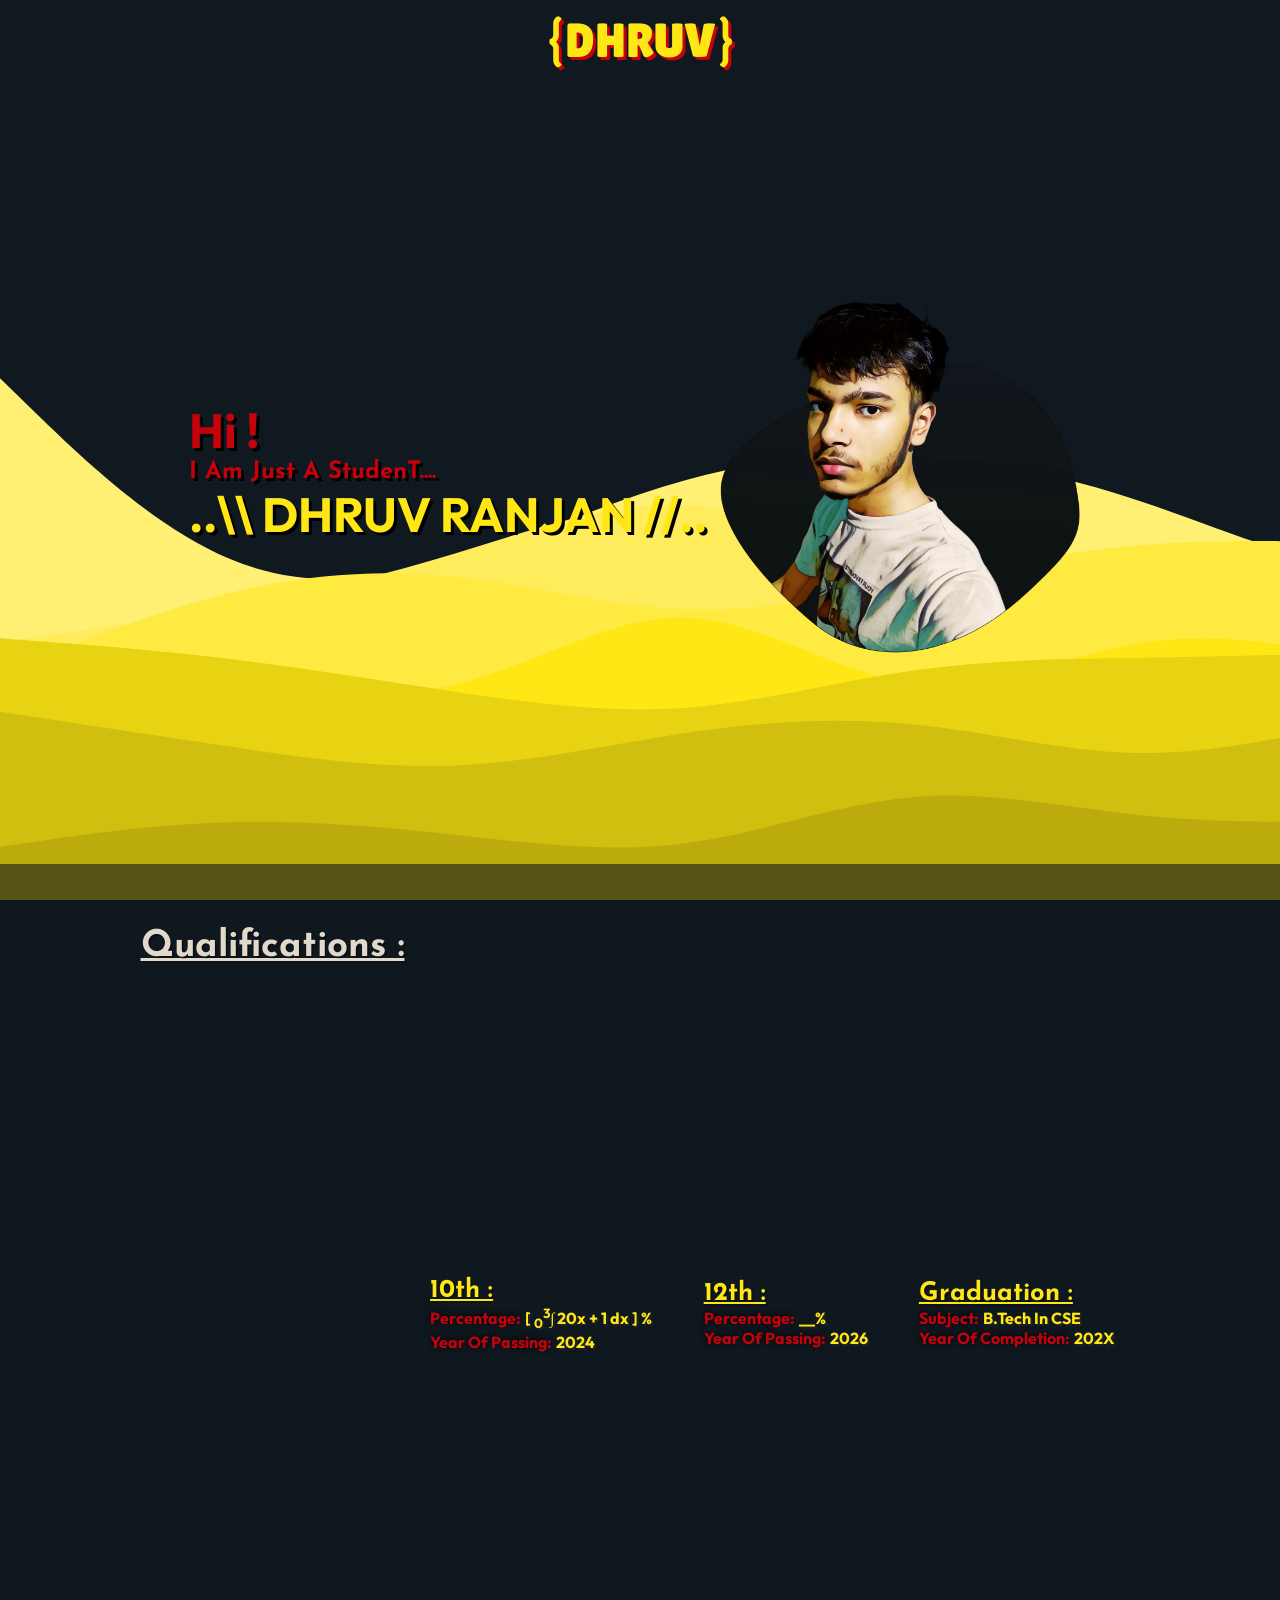
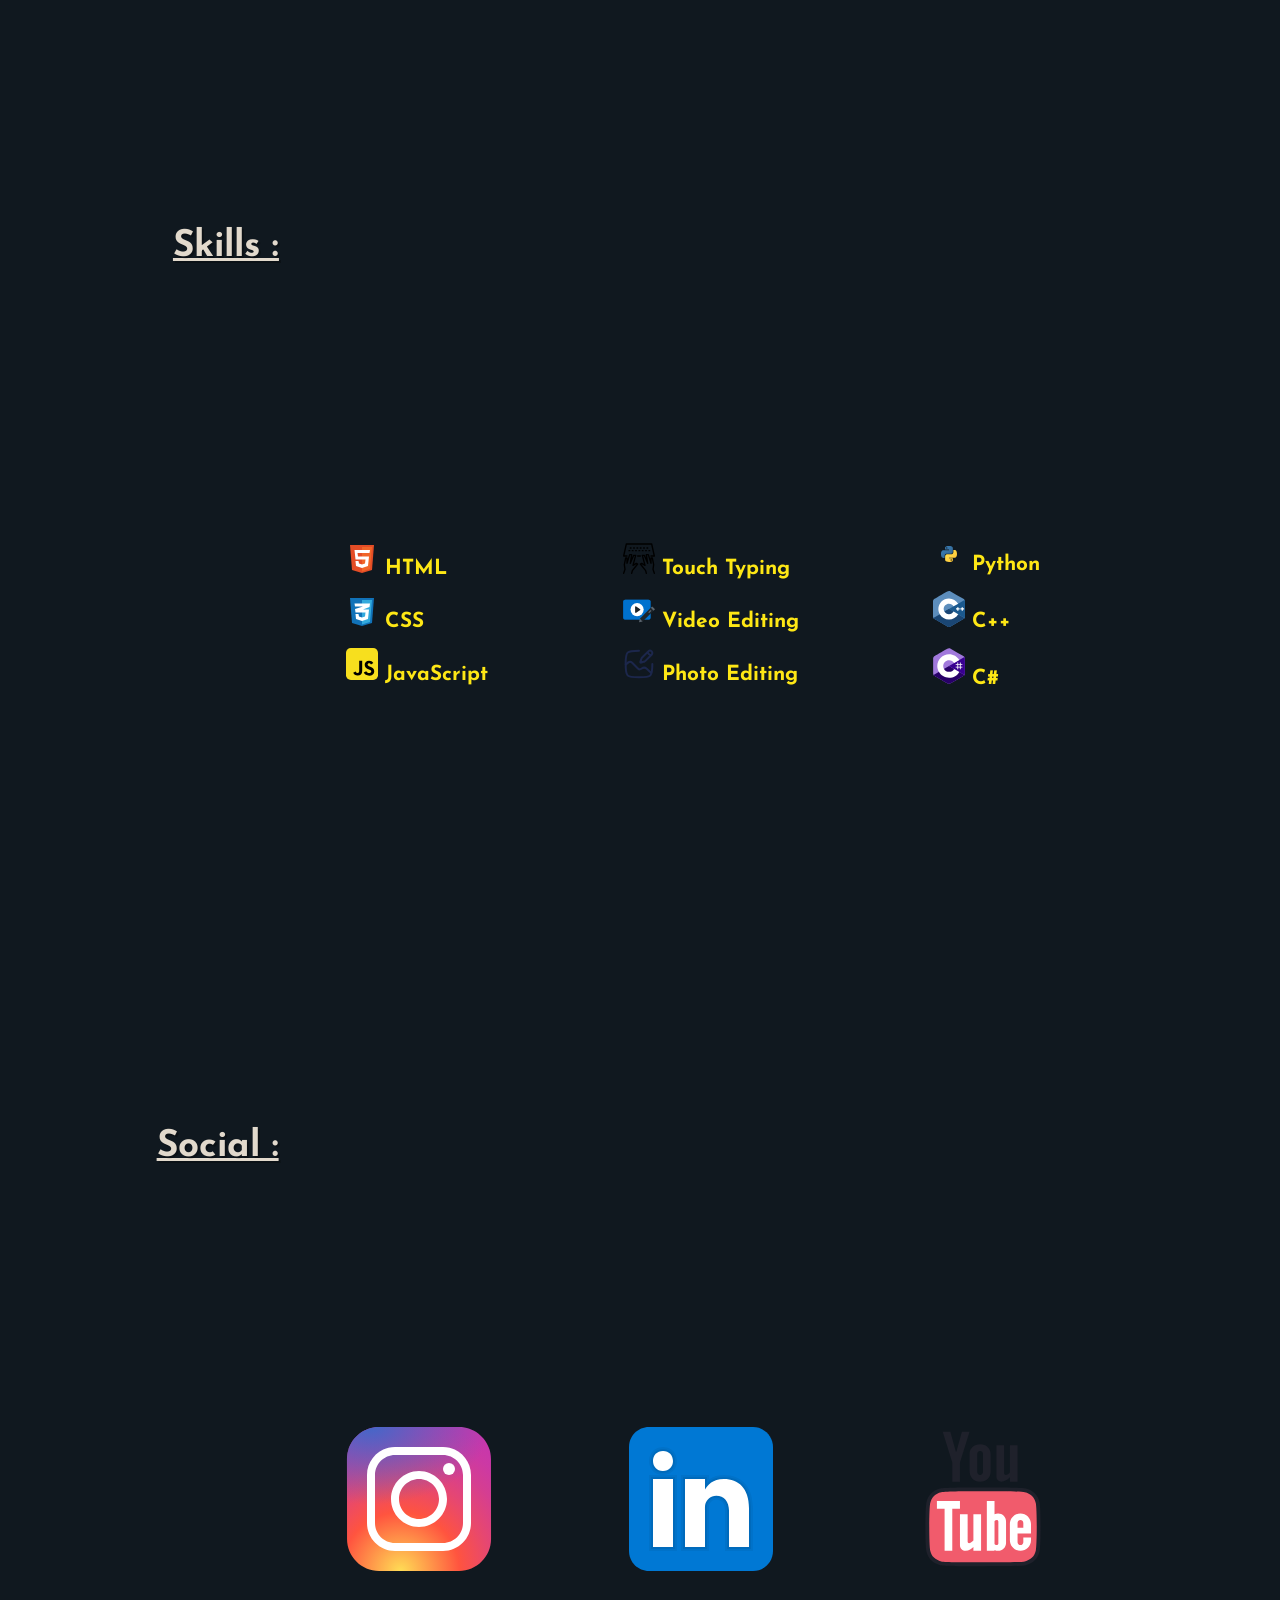
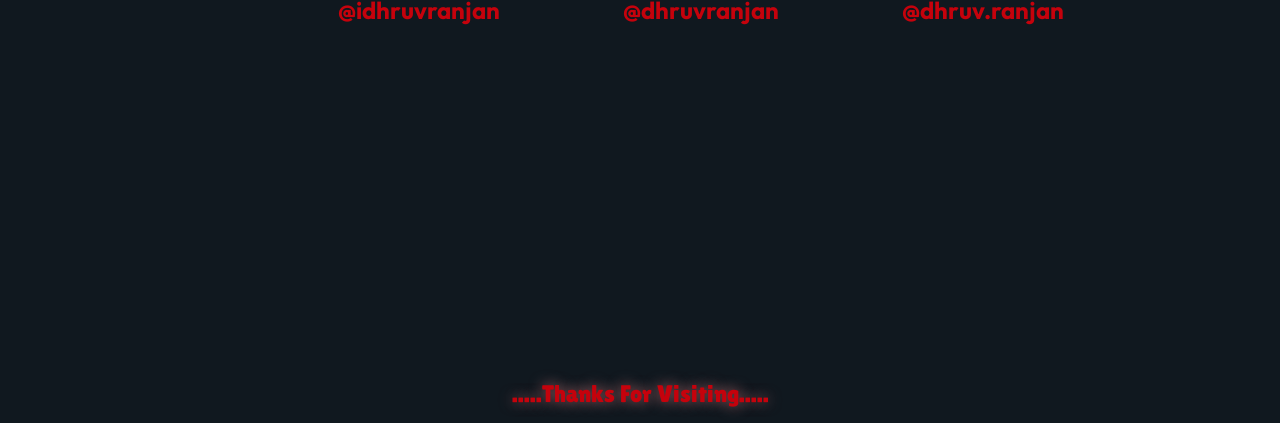
==== commit 5e698f91: "Update index.html" ====
--- a/index.html
+++ b/index.html
@@ -1,59 +1,98 @@
-<!DOCTYPE html>
-<html lang="en">
-<head>
-    <meta charset="UTF-8">
-    <meta name="viewport" content="width=device-width, initial-scale=1.0">
-    <title>Your Website</title>
-    <link rel="stylesheet" href="style1.css"> <!-- Assuming the CSS file is named 'styles.css' -->
-</head>
-<body>
+<!DOCTYPE html> 
+<html lang="en"> 
 
-<header>
-    <a href="#" id="centerLogo">LogoText</a>
-</header>
+<head> 
+    <meta charset="UTF-8"> 
+    <meta name="viewport" content="width=device-width, initial-scale=1.0"> 
+    <title>Dhruv - Know About Me.....</title> 
+    <link rel="stylesheet" href="style.css"> 
+    <link rel="icon" type="image/x-icon" href="favicon.ico"> 
+</head> 
 
-<section class="firstBox">
-    <div class="image">
-        <img src="path/to/your/image.jpg" alt="Image Description">
-    </div>
-    <h1>Your Title Here</h1>
-    <h2>Subtitle Here</h2>
-</section>
+<body> 
+    <header> 
+        <a id="centerLogo" href="index.html">{DHRUV}</a> 
+    </header> 
+    <main> 
+        <div class="firstBox"> 
+            <span class="welcomeTexts"> 
+                <h1>Hi !</h1> 
+                <h2> I Am Just A StudenT....</h2> 
+                <h1 id="nameh1">..\\ DHRUV RANJAN //..</h1> 
+            </span> 
+            <span class="image"><img src="Dhruv Image.webp" alt="Dhruv"></span> 
+        </div> 
+        <div class="secondBox"> 
+            <h1>Qualifications :</h1> 
+            <span> 
+                <h2>10th :</h2> 
+                <span> 
+                    <p class="text1">Percentage:</p> 
+                    <p class="sectext">[ <sub>0</sub><sup>3</sup>∫   20x + 1 dx ]  % </p> 
+                </span> 
+                <span> 
+                    <p class="text1">Year Of Passing:</p> 
+                    <p class="sectext">2024</p> 
+                </span> 
+            </span> 
+            <span> 
+                <h2>12th :</h2> 
+                <span> 
+                    <p class="text1">Percentage:</p> 
+                    <p class="sectext">__%</p> 
+                </span> 
+                <span> 
+                    <p class="text1">Year Of Passing:</p> 
+                    <p class="sectext">2026</p> 
+                </span> 
+            </span> 
+            <span> 
+                <h2>Graduation :</h2> 
+                <span> 
+                    <p class="text1">Subject:</p> 
+                    <p class="sectext">B.Tech In CSE</p> 
+                </span> 
+                <span> 
+                    <p class="text1">Year Of Completion:</p> 
+                    <p class="sectext">202X</p> 
+                </span> 
+            </span> 
 
-<section class="secondBox">
-    <span>
-        <h1>Main Heading</h1>
-        <h2>Subheading or Description</h2>
-        <span class="text1">Important Text</span>
-        <span class="sectext">Some additional description goes here.</span>
-    </span>
-</section>
+        </div> 
+        <div class="thirdBox"> 
+            <h1>Skills :</h1> 
+            <span> 
+                <ul> 
+                    <li><img src="SVGs/html-5-svgrepo-com.svg" alt=""> HTML</li> 
+                    <li><img src="SVGs/css-3-svgrepo-com.svg" alt=""> CSS</li> 
+                    <li><img src="SVGs/javascript-svgrepo-com.svg" alt=""> JavaScript</li> 
+                </ul> 
+            </span> 
+            <span> 
+                <ul> 
+                    <li><img src="SVGs/typing-svgrepo-com.svg" alt=""> Touch Typing</li> 
+                    <li><img src="SVGs/video-editing-svgrepo-com.svg" alt=""> Video Editing</li> 
+                    <li><img src="SVGs/gallery-edit-svgrepo-com.svg" alt=""> Photo Editing</li> 
+                </ul> 
+            </span> 
+            <span> 
+                <ul> 
+                    <li><img src="SVGs/python-svgrepo-com.svg" alt=""> Python</li> 
+                    <li><img src="SVGs/c.svg" alt=""> C++</li> 
+                    <li><img src="SVGs/c--4.svg" alt=""> C#</li> 
+                </ul> 
+            </span> 
+        </div> 
+        <div class="fourthBox"> 
+            <h1>Social :</h1> 
+            <span><a target="_blank" id="instagram" href="https://www.instagram.com/idhruvranjan"><img src="SVGs/instagram.svg" alt="instagram">@idhruvranjan</a></span> 
+            <span><a target="_blank" id="linkedin" href="https://instagram.com/idhruvranjan"><img src="SVGs/linkedin.svg" alt="linkedin">@dhruvranjan</a></span> 
+            <span><a target="_blank" id="youtube" href="https://www.youtube.com/@dhruv.ranjan"><img src="SVGs/youtube.svg" alt="youtube">@dhruv.ranjan</a></span> 
+        </div> 
+    </main> 
+    <footer> 
+        <p>.....Thanks For Visiting.....</p> 
+    </footer> 
+</body> 
 
-<section class="thirdBox">
-    <h1>Another Heading</h1>
-    <ul>
-        <span><li>Point 1</li></span>
-        <span><li>Point 2</li></span>
-        <span><li>Point 3</li></span>
-    </ul>
-</section>
-
-<section class="fourthBox">
-    <h1>Contact Me</h1>
-    <a href="https://www.instagram.com" id="instagram" target="_blank">
-        <img src="path/to/instagram-icon.png" alt="Instagram"> Instagram
-    </a>
-    <a href="https://www.linkedin.com" id="linkedin" target="_blank">
-        <img src="path/to/linkedin-icon.png" alt="LinkedIn"> LinkedIn
-    </a>
-    <a href="https://www.youtube.com" id="youtube" target="_blank">
-        <img src="path/to/youtube-icon.png" alt="YouTube"> YouTube
-    </a>
-</section>
-
-<footer>
-    <p>&copy; 2025 Your Name or Brand. All rights reserved.</p>
-</footer>
-
-</body>
-</html>+</html> 
--- a/style.css
+++ b/style.css
@@ -0,0 +1,272 @@
+@font-face {
+    font-family: LogoFont;
+    src: url(Fonts/LilitaOne-Regular.ttf);
+}
+@font-face {
+    font-family: FontTwo;
+    src: url(Fonts/JosefinSans-Bold.ttf);
+}
+@font-face {
+    font-family: FontThree;
+    src: url(Fonts/Outfit-Bold.ttf);
+}
+*{
+    margin: 0;
+    padding: 0;
+}
+body{
+    background-color: #101820;
+    background-image: url(SVGs/layered-waves-haikei.svg);
+    background-repeat: no-repeat;
+    /* background-size: contain; */
+    background-attachment: fixed;
+    background-size: cover;
+}
+header{
+    display: flex;
+    align-items: center;
+    justify-content: center;
+    /* box-shadow: 0px 3px 20px 10px #0f151a; */
+}
+#centerLogo{
+    text-decoration: none;
+    color: #fee715;
+    font-family: LogoFont;
+    font-size: 3rem;
+    text-shadow: 3px 3px 0px #c5020c;
+    margin: 1%;
+}
+.image img{
+    width: 30vw;
+}
+.firstBox{
+    display: flex;
+    align-items: center;
+    justify-content: center;
+    height: 87vh;
+}
+.firstBox h1{
+    font-family: FontThree;
+    color: #c5020c;
+    font-size: 3rem;
+    text-shadow: 3px 3px 0px black;
+}
+.firstBox h2{
+    font-family: FontTwo;
+    color: #c5020c;
+    text-shadow: 3px 3px 0px black;
+}
+#nameh1{
+    color: #fee715;
+}
+.secondBox{
+    background-color: #10182096;
+    display: flex;
+    height: 100vh;
+    justify-content: center;
+    align-items: center;
+    /* box-shadow: inset 0px 3px 3px 2px #101820; */
+}
+.secondBox > span > span{
+    display: block;
+}
+.secondBox h1{
+    font-family: 'FontTwo';
+    font-size: 2.3rem;
+    color: #e2d9cc;
+    text-shadow: 2px 2px 0px #0000004d;
+    text-decoration: underline;
+    font-weight: bold;
+    align-self: flex-start;
+    margin: 5% 0;
+}
+.secondBox h2{
+    font-family: 'FontTwo';
+    font-size: 1.6rem;
+    color: #fee715;
+    text-shadow: 2px 2px 0px #0000004d;
+    text-decoration: underline;
+    margin: 1% 0;
+}
+.secondBox > span{
+    padding: 2%;
+}
+.text1{
+    color: #c5020c;
+    font-weight: bold;
+    font-family: 'FontThree';
+    font-size: 1rem;
+    /* text-shadow: 2px 2px 1px #2b2b2b27; */
+    text-shadow: -1px -1px 6px #000000;
+    display: inline;
+}
+.sectext{
+    font-size: 1rem;
+    font-family: 'FontThree';
+    font-weight: lighter;
+    color: #fee715;
+    text-shadow: 2px 2px 1px #2b2b2b8a;
+    display: inline;
+}
+.thirdBox{
+    background-color: #10182096;
+    display: flex;
+    align-items: center;
+    justify-content: center;
+    height: 100vh;
+    /* box-shadow: inset 0px 3px 3px 2px #101820; */
+}
+
+.thirdBox h1{
+    font-family: 'FontTwo';
+    font-size: 2.3rem;
+    color: #e2d9cc;
+    text-shadow: 2px 2px 0px #0000004d;
+    text-decoration: underline;
+    font-weight: bold;
+    align-self: flex-start;
+    margin: 5% 0;
+}
+.thirdBox img{
+    width: 2rem;
+}
+ul{
+    list-style: none;
+    padding: 0.5rem;
+}
+.thirdBox span{
+    margin: 2%;
+    padding: 2%;
+}
+.thirdBox span li{
+    padding: 0.5rem;
+    font-size: 1.3rem;
+    font-weight: bold;
+    font-family: 'FontTwo';
+    color: #fee715;
+}
+.fourthBox{
+    background-color: #10182096;
+    display: flex;
+    align-items: center;
+    justify-content: center;
+    height: 100vh;
+    /* box-shadow: inset 0px 3px 3px 2px #101820; */
+
+}
+.fourthBox h1{
+    font-family: 'FontTwo';
+    font-size: 2.3rem;
+    color: #e2d9cc;
+    text-shadow: 2px 2px 0px #0000004d;
+    text-decoration: underline;
+    font-weight: bold;
+    align-self: flex-start;
+    margin: 5% 0;
+}
+.fourthBox img{
+    width: 15vw;
+    display: block;
+}
+.fourthBox a{
+    display: flex;
+    align-items: center;
+    justify-content: center;
+    flex-direction: column;
+    margin: 2rem;
+    text-decoration: none;
+    color: #c5020c;
+    font-family: 'FontThree';
+    font-size: 1.5rem;
+    padding: 1vw;
+    box-sizing: border-box;
+}
+#instagram:hover{
+    box-sizing: border-box;
+    /* border: 0.2rem solid white; */
+    border-radius: 3rem;
+    background-color: #f04c5dd1;
+    box-shadow: 2px 3px 20px #f04c5dd1;
+    color: white;
+    transition-duration: 70ms;
+    transition-delay: 20ms;
+}
+#linkedin:hover{
+    box-sizing: border-box;
+    /* border: 0.2rem solid white; */
+    border-radius: 3rem;
+    background-color: #0078d473;
+    box-shadow: 2px 3px 20px #0078d473;
+    color: white;
+    transition-duration: 70ms;
+    transition-delay: 20ms;
+}
+#youtube:hover{
+    box-sizing: border-box;
+    /* border: 0.2rem solid white; */
+    border-radius: 3rem;
+    background-color: #ff242482;
+    box-shadow: 2px 3px 20px #ff242482;
+    color: white;
+    transition-duration: 70ms;
+    transition-delay: 20ms;
+}
+footer p{
+    font-family: LogoFont;
+    text-align: center;
+    color: #c5020c;
+    font-size: 1.5rem;
+    padding: 1rem;
+    background-color: #10182096;
+    text-shadow: 0 0 14px #ff959594;
+}
+@media only screen and (max-width: 600px){
+    .firstBox{
+        flex-direction: column;
+        align-items: center;
+        justify-content: center;
+    }
+    .firstBox h1{
+        font-size: 2rem;
+    }
+    .image img{
+        width: 60vw;
+        margin: 2rem 0;
+    }
+    .secondBox{
+        flex-direction: column;
+        align-items: flex-start;
+        padding: 5vw;
+    }
+    .thirdBox{
+        flex-direction: column;
+        align-items: flex-start;
+        padding: 5vw;
+    }
+    .fourthBox{
+        flex-direction: column;
+        padding: 5vw;
+    }
+    .fourthBox a{
+        padding: 7vw 4vw;
+    }
+
+
+
+
+
+
+
+
+
+
+
+
+
+
+
+
+
+
+
+}
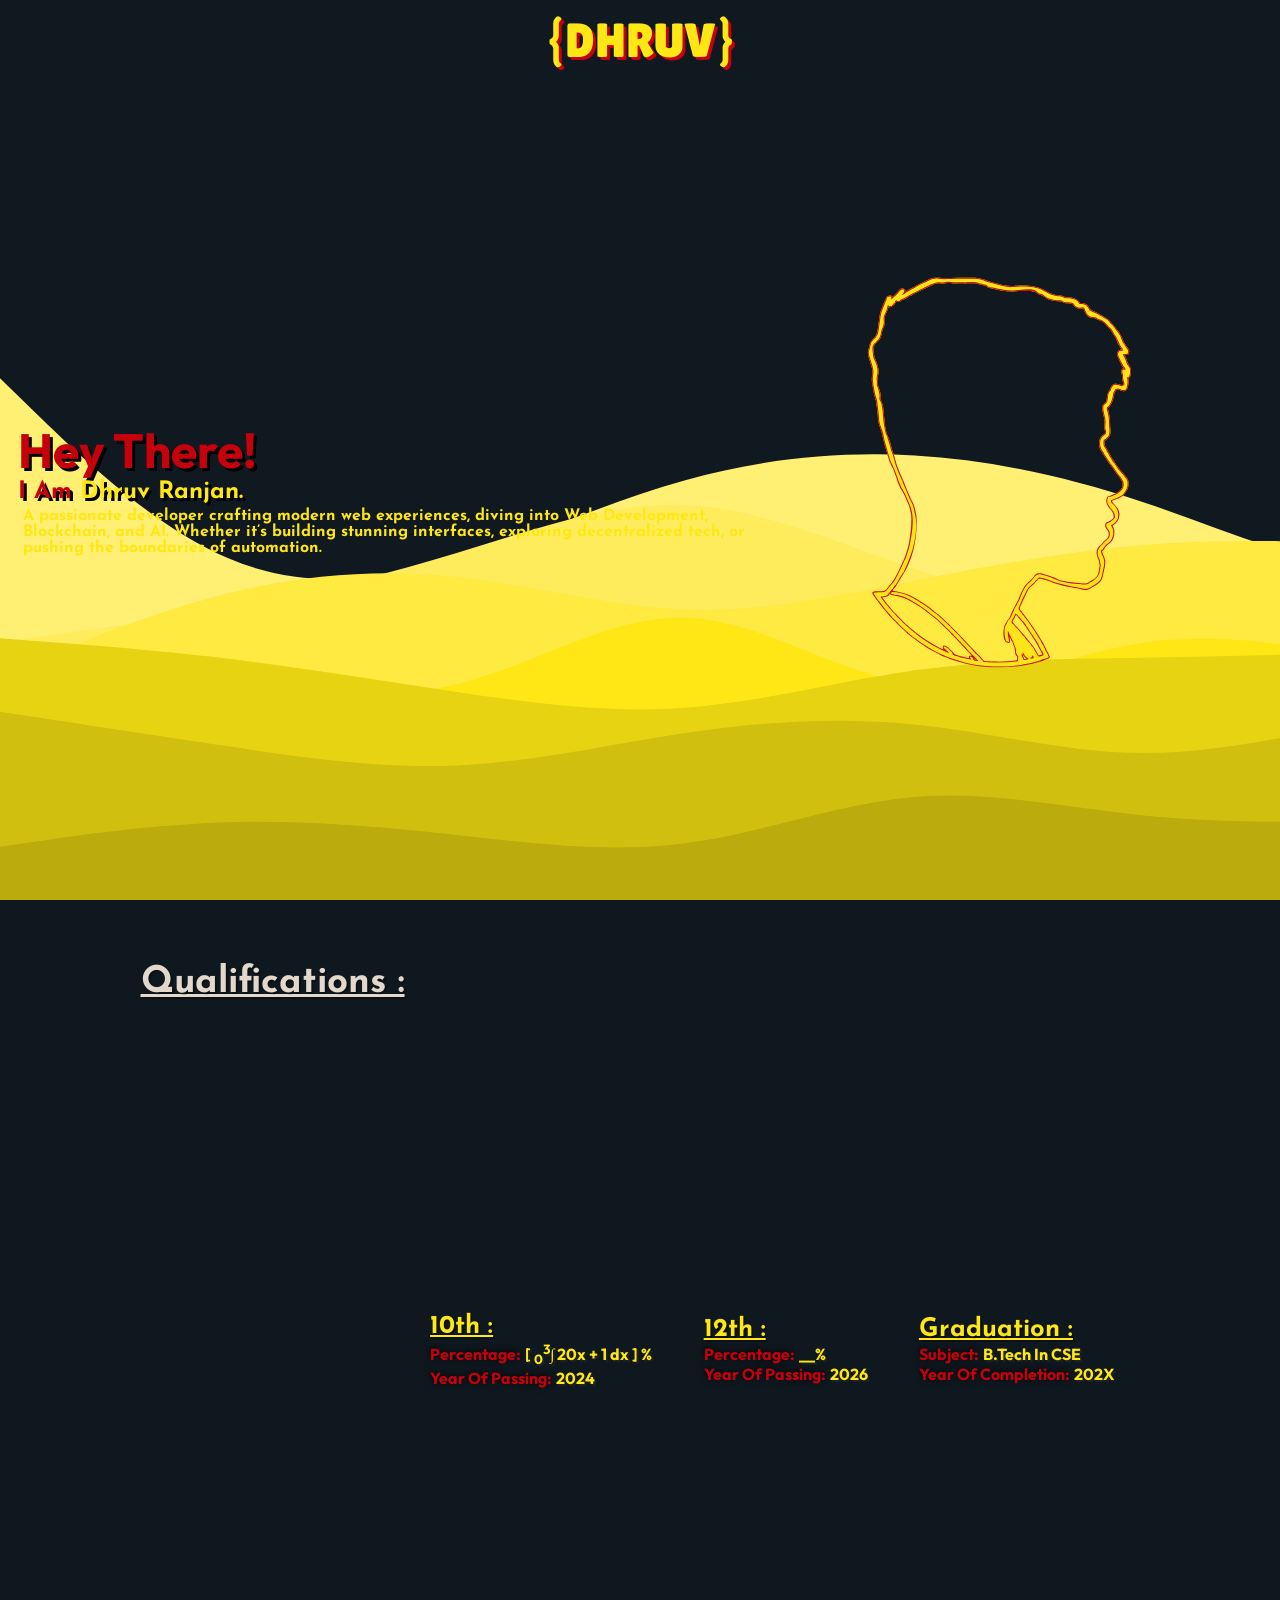
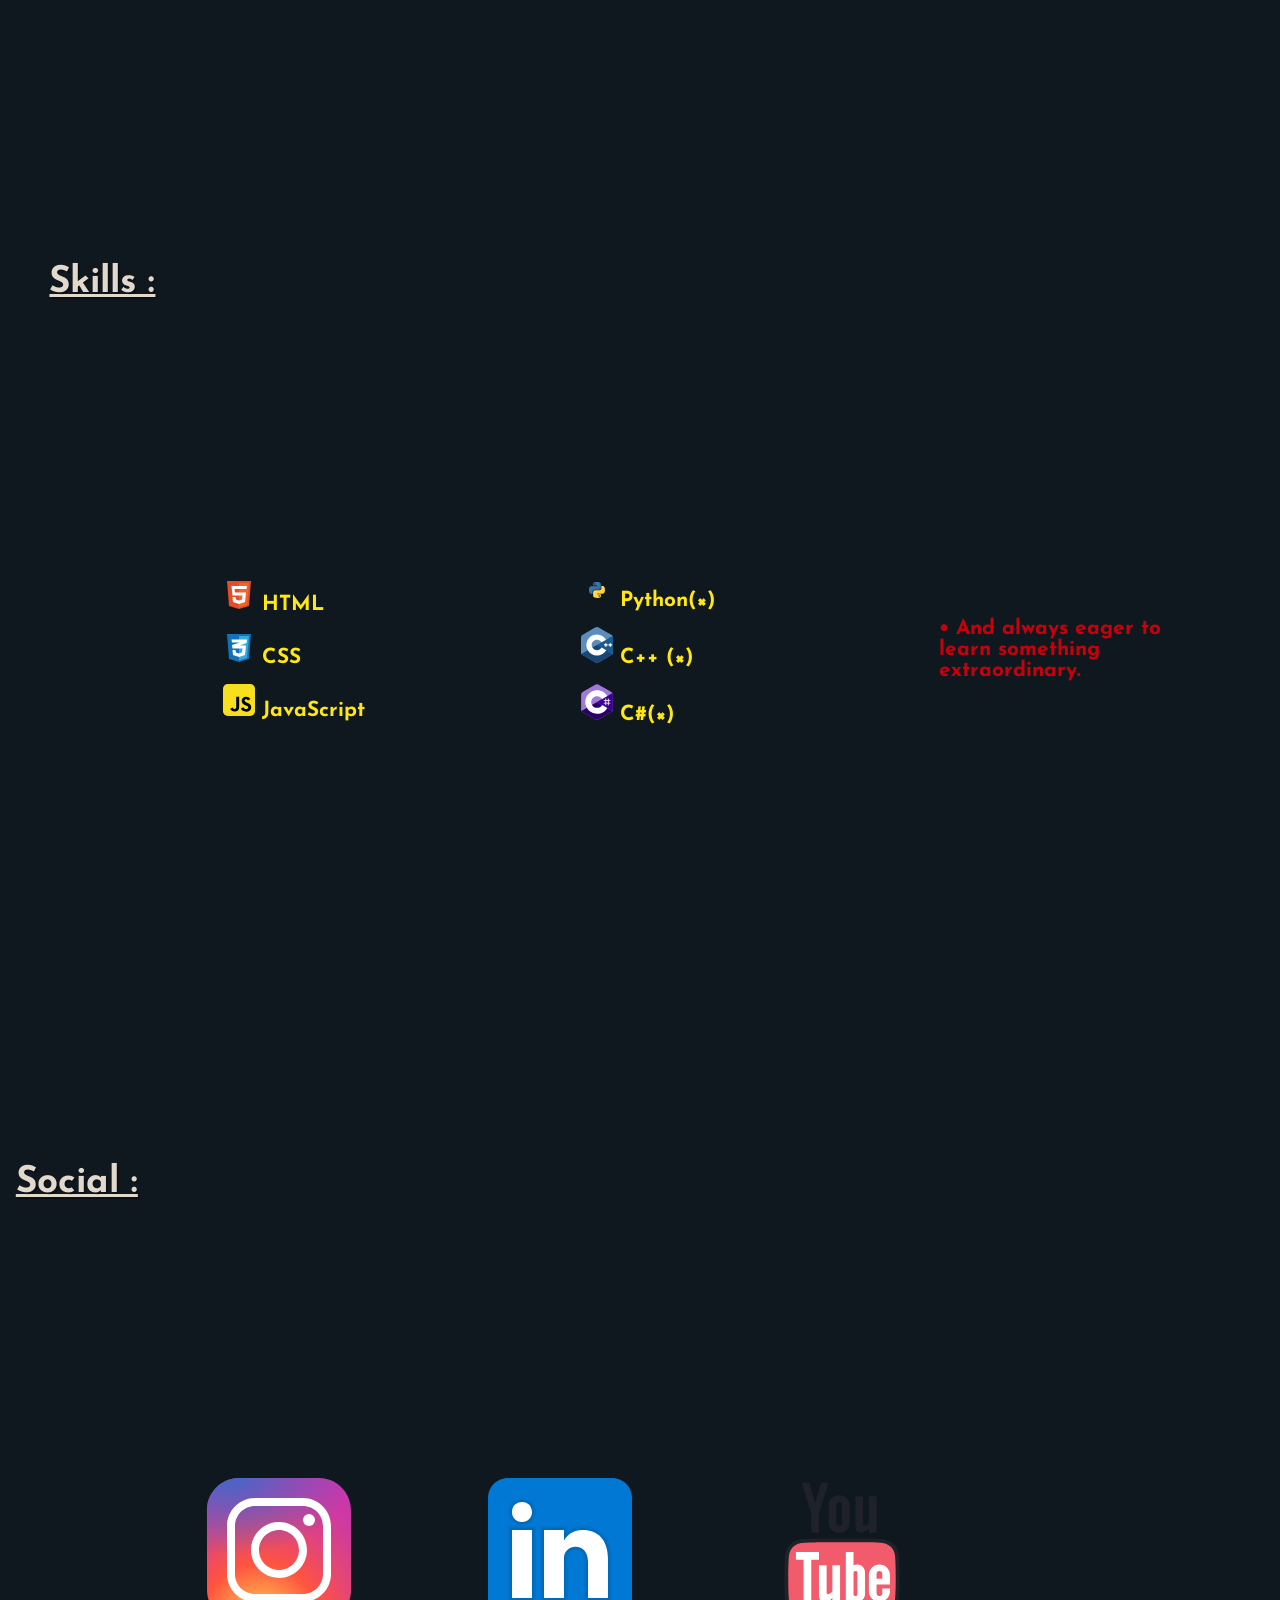
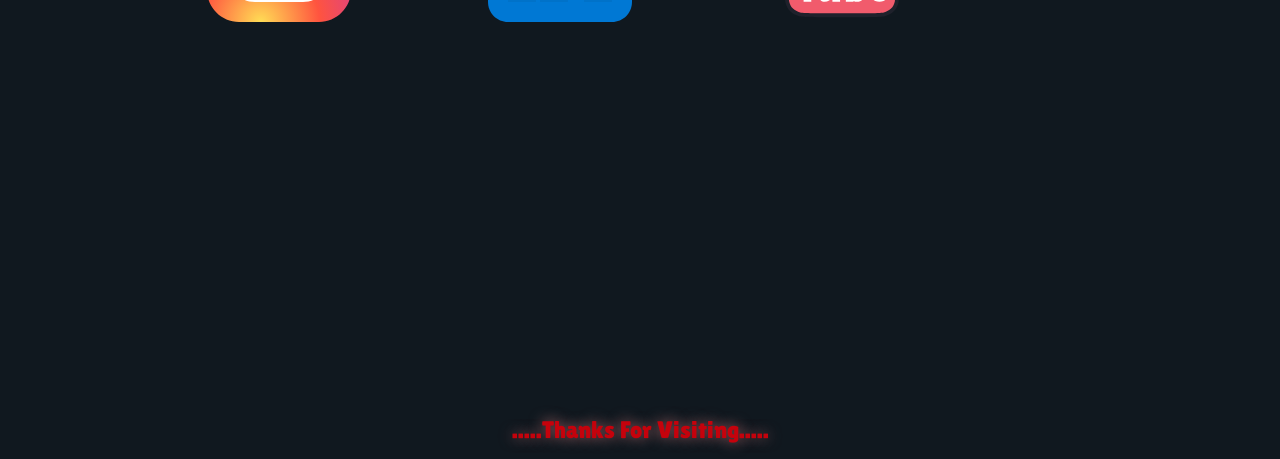
==== commit fecb23e4: "Add files via upload" ====
--- a/index.html
+++ b/index.html
@@ -16,11 +16,11 @@
     <main> 
         <div class="firstBox"> 
             <span class="welcomeTexts"> 
-                <h1>Hi !</h1> 
-                <h2> I Am Just A StudenT....</h2> 
-                <h1 id="nameh1">..\\ DHRUV RANJAN //..</h1> 
+                <h1>Hey There!</h1> 
+                <h2> I Am <span id="nameh1">Dhruv Ranjan.</span></h2> 
+                <p id="intro">A passionate developer crafting modern web experiences, diving into Web Development, Blockchain, and AI. Whether it’s building stunning interfaces, exploring decentralized tech, or pushing the boundaries of automation.</p> 
             </span> 
-            <span class="image"><img src="Dhruv Image.webp" alt="Dhruv"></span> 
+            <span class="image"><img src="1739093971912.svg" alt="Dhruv"></span> 
         </div> 
         <div class="secondBox"> 
             <h1>Qualifications :</h1> 
@@ -70,24 +70,25 @@
             </span> 
             <span> 
                 <ul> 
-                    <li><img src="SVGs/typing-svgrepo-com.svg" alt=""> Touch Typing</li> 
-                    <li><img src="SVGs/video-editing-svgrepo-com.svg" alt=""> Video Editing</li> 
-                    <li><img src="SVGs/gallery-edit-svgrepo-com.svg" alt=""> Photo Editing</li> 
+                    <li><img src="SVGs/python-svgrepo-com.svg" alt=""> Python(×)</li> 
+                    <li><img src="SVGs/c.svg" alt=""> C++ (×)</li> 
+                    <li><img src="SVGs/c--4.svg" alt=""> C#(×)</li> 
                 </ul> 
-            </span> 
-            <span> 
-                <ul> 
-                    <li><img src="SVGs/python-svgrepo-com.svg" alt=""> Python</li> 
-                    <li><img src="SVGs/c.svg" alt=""> C++</li> 
-                    <li><img src="SVGs/c--4.svg" alt=""> C#</li> 
-                </ul> 
-            </span> 
+            </span>
+            <span>
+              <ul>
+                <li id="bullet">
+                • And always eager to learn something extraordinary.
+                </li>
+              </ul>
+            </span>
         </div> 
         <div class="fourthBox"> 
             <h1>Social :</h1> 
-            <span><a target="_blank" id="instagram" href="https://www.instagram.com/idhruvranjan"><img src="SVGs/instagram.svg" alt="instagram">@idhruvranjan</a></span> 
-            <span><a target="_blank" id="linkedin" href="https://instagram.com/idhruvranjan"><img src="SVGs/linkedin.svg" alt="linkedin">@dhruvranjan</a></span> 
-            <span><a target="_blank" id="youtube" href="https://www.youtube.com/@dhruv.ranjan"><img src="SVGs/youtube.svg" alt="youtube">@dhruv.ranjan</a></span> 
+            <span><a target="_blank" id="instagram" href="https://www.instagram.com/idhruvranjan"><img src="SVGs/instagram.svg" alt="instagram"></a></span> 
+            <span><a target="_blank" id="linkedin" href="https://www.linkedin.com/in/dhruv-ranjan-637266301?utm_source=share&utm_campaign=share_via&utm_content=profile&utm_medium=android_app"><img src="SVGs/linkedin.svg" alt="linkedin"></a></span> 
+            <span><a target="_blank" id="youtube" href="https://www.youtube.com/@dhruv.ranjan"><img src="SVGs/youtube.svg" alt="youtube"></a></span> 
+                        <span><a target="_blank" id="github" href="https://github.com/abyteBandit"><img src="SVGs/icons8-github.svg" alt=""></a></span> 
         </div> 
     </main> 
     <footer> 
--- a/style.css
+++ b/style.css
@@ -1,272 +1,300 @@
-@font-face {
-    font-family: LogoFont;
-    src: url(Fonts/LilitaOne-Regular.ttf);
-}
-@font-face {
-    font-family: FontTwo;
-    src: url(Fonts/JosefinSans-Bold.ttf);
-}
-@font-face {
-    font-family: FontThree;
-    src: url(Fonts/Outfit-Bold.ttf);
-}
-*{
-    margin: 0;
-    padding: 0;
-}
-body{
-    background-color: #101820;
-    background-image: url(SVGs/layered-waves-haikei.svg);
-    background-repeat: no-repeat;
-    /* background-size: contain; */
-    background-attachment: fixed;
-    background-size: cover;
-}
-header{
-    display: flex;
-    align-items: center;
-    justify-content: center;
-    /* box-shadow: 0px 3px 20px 10px #0f151a; */
-}
-#centerLogo{
-    text-decoration: none;
-    color: #fee715;
-    font-family: LogoFont;
-    font-size: 3rem;
-    text-shadow: 3px 3px 0px #c5020c;
-    margin: 1%;
-}
-.image img{
-    width: 30vw;
-}
-.firstBox{
-    display: flex;
-    align-items: center;
-    justify-content: center;
-    height: 87vh;
-}
-.firstBox h1{
-    font-family: FontThree;
-    color: #c5020c;
-    font-size: 3rem;
-    text-shadow: 3px 3px 0px black;
-}
-.firstBox h2{
-    font-family: FontTwo;
-    color: #c5020c;
-    text-shadow: 3px 3px 0px black;
-}
-#nameh1{
-    color: #fee715;
-}
-.secondBox{
-    background-color: #10182096;
-    display: flex;
-    height: 100vh;
-    justify-content: center;
-    align-items: center;
-    /* box-shadow: inset 0px 3px 3px 2px #101820; */
-}
-.secondBox > span > span{
-    display: block;
-}
-.secondBox h1{
-    font-family: 'FontTwo';
-    font-size: 2.3rem;
-    color: #e2d9cc;
-    text-shadow: 2px 2px 0px #0000004d;
-    text-decoration: underline;
-    font-weight: bold;
-    align-self: flex-start;
-    margin: 5% 0;
-}
-.secondBox h2{
-    font-family: 'FontTwo';
-    font-size: 1.6rem;
-    color: #fee715;
-    text-shadow: 2px 2px 0px #0000004d;
-    text-decoration: underline;
-    margin: 1% 0;
-}
-.secondBox > span{
-    padding: 2%;
-}
-.text1{
-    color: #c5020c;
-    font-weight: bold;
-    font-family: 'FontThree';
-    font-size: 1rem;
-    /* text-shadow: 2px 2px 1px #2b2b2b27; */
-    text-shadow: -1px -1px 6px #000000;
-    display: inline;
-}
-.sectext{
-    font-size: 1rem;
-    font-family: 'FontThree';
-    font-weight: lighter;
-    color: #fee715;
-    text-shadow: 2px 2px 1px #2b2b2b8a;
-    display: inline;
-}
-.thirdBox{
-    background-color: #10182096;
-    display: flex;
-    align-items: center;
-    justify-content: center;
-    height: 100vh;
-    /* box-shadow: inset 0px 3px 3px 2px #101820; */
-}
-
-.thirdBox h1{
-    font-family: 'FontTwo';
-    font-size: 2.3rem;
-    color: #e2d9cc;
-    text-shadow: 2px 2px 0px #0000004d;
-    text-decoration: underline;
-    font-weight: bold;
-    align-self: flex-start;
-    margin: 5% 0;
-}
-.thirdBox img{
-    width: 2rem;
-}
-ul{
-    list-style: none;
-    padding: 0.5rem;
-}
-.thirdBox span{
-    margin: 2%;
-    padding: 2%;
-}
-.thirdBox span li{
-    padding: 0.5rem;
-    font-size: 1.3rem;
-    font-weight: bold;
-    font-family: 'FontTwo';
-    color: #fee715;
-}
-.fourthBox{
-    background-color: #10182096;
-    display: flex;
-    align-items: center;
-    justify-content: center;
-    height: 100vh;
-    /* box-shadow: inset 0px 3px 3px 2px #101820; */
-
-}
-.fourthBox h1{
-    font-family: 'FontTwo';
-    font-size: 2.3rem;
-    color: #e2d9cc;
-    text-shadow: 2px 2px 0px #0000004d;
-    text-decoration: underline;
-    font-weight: bold;
-    align-self: flex-start;
-    margin: 5% 0;
-}
-.fourthBox img{
-    width: 15vw;
-    display: block;
-}
-.fourthBox a{
-    display: flex;
-    align-items: center;
-    justify-content: center;
-    flex-direction: column;
-    margin: 2rem;
-    text-decoration: none;
-    color: #c5020c;
-    font-family: 'FontThree';
-    font-size: 1.5rem;
-    padding: 1vw;
-    box-sizing: border-box;
-}
-#instagram:hover{
-    box-sizing: border-box;
-    /* border: 0.2rem solid white; */
-    border-radius: 3rem;
-    background-color: #f04c5dd1;
-    box-shadow: 2px 3px 20px #f04c5dd1;
-    color: white;
-    transition-duration: 70ms;
-    transition-delay: 20ms;
-}
-#linkedin:hover{
-    box-sizing: border-box;
-    /* border: 0.2rem solid white; */
-    border-radius: 3rem;
-    background-color: #0078d473;
-    box-shadow: 2px 3px 20px #0078d473;
-    color: white;
-    transition-duration: 70ms;
-    transition-delay: 20ms;
-}
-#youtube:hover{
-    box-sizing: border-box;
-    /* border: 0.2rem solid white; */
-    border-radius: 3rem;
-    background-color: #ff242482;
-    box-shadow: 2px 3px 20px #ff242482;
-    color: white;
-    transition-duration: 70ms;
-    transition-delay: 20ms;
-}
-footer p{
-    font-family: LogoFont;
-    text-align: center;
-    color: #c5020c;
-    font-size: 1.5rem;
-    padding: 1rem;
-    background-color: #10182096;
-    text-shadow: 0 0 14px #ff959594;
-}
-@media only screen and (max-width: 600px){
-    .firstBox{
-        flex-direction: column;
-        align-items: center;
-        justify-content: center;
-    }
-    .firstBox h1{
-        font-size: 2rem;
-    }
-    .image img{
-        width: 60vw;
-        margin: 2rem 0;
-    }
-    .secondBox{
-        flex-direction: column;
-        align-items: flex-start;
-        padding: 5vw;
-    }
-    .thirdBox{
-        flex-direction: column;
-        align-items: flex-start;
-        padding: 5vw;
-    }
-    .fourthBox{
-        flex-direction: column;
-        padding: 5vw;
-    }
-    .fourthBox a{
-        padding: 7vw 4vw;
-    }
-
-
-
-
-
-
-
-
-
-
-
-
-
-
-
-
-
-
-
+@font-face {
+    font-family: LogoFont;
+    src: url(Fonts/LilitaOne-Regular.ttf);
+}
+@font-face {
+    font-family: FontTwo;
+    src: url(Fonts/JosefinSans-Bold.ttf);
+}
+@font-face {
+    font-family: FontThree;
+    src: url(Fonts/Outfit-Bold.ttf);
+}
+*{
+    margin: 0;
+    padding: 0;
+}
+body{
+    background-color: #101820;
+    background-image: url(SVGs/layered-waves-haikei.svg);
+    background-repeat: no-repeat;
+    /* background-size: contain; */
+    background-attachment: fixed;
+    background-size: cover;
+}
+header{
+    display: flex;
+    align-items: center;
+    justify-content: center;
+    /* box-shadow: 0px 3px 20px 10px #0f151a; */
+}
+#centerLogo{
+    text-decoration: none;
+    color: #fee715;
+    font-family: LogoFont;
+    font-size: 3rem;
+    text-shadow: 3px 3px 0px #c5020c;
+    margin: 1%;
+}
+#centerLogo:hover{
+  font-size-adjust: 3.5rem
+}
+.image img{
+    width: 40vw;
+}
+.firstBox{
+    display: flex;
+    align-items: center;
+    justify-content: center;
+    height: 87vh;
+    padding: 2vmin;
+}
+.firstBox h1{
+    font-family: FontThree;
+    color: #c5020c;
+    font-size: 3rem;
+    text-shadow: 3px 3px 0px black;
+}
+.firstBox h2{
+    font-family: FontTwo;
+    color: #c5020c;
+    text-shadow: 3px 3px 0px black;
+}
+#intro{
+  color: #fee715;
+  font-family: FontTwo;
+  padding: 0.5vmin;
+}
+#nameh1{
+    color: #fee715;
+}
+.secondBox{
+    background-color: #10182096;
+    display: flex;
+    height: 100vh;
+    justify-content: center;
+    align-items: center;
+    /* box-shadow: inset 0px 3px 3px 2px #101820; */
+}
+.secondBox > span > span{
+    display: block;
+}
+.secondBox h1{
+    font-family: 'FontTwo';
+    font-size: 2.3rem;
+    color: #e2d9cc;
+    text-shadow: 2px 2px 0px #0000004d;
+    text-decoration: underline;
+    font-weight: bold;
+    align-self: flex-start;
+    margin: 5% 0;
+}
+.secondBox h2{
+    font-family: 'FontTwo';
+    font-size: 1.6rem;
+    color: #fee715;
+    text-shadow: 2px 2px 0px #0000004d;
+    text-decoration: underline;
+    margin: 1% 0;
+}
+.secondBox > span{
+    padding: 2%;
+}
+.text1{
+    color: #c5020c;
+    font-weight: bold;
+    font-family: 'FontThree';
+    font-size: 1rem;
+    /* text-shadow: 2px 2px 1px #2b2b2b27; */
+    text-shadow: -1px -1px 6px #000000;
+    display: inline;
+}
+.sectext{
+    font-size: 1rem;
+    font-family: 'FontThree';
+    font-weight: lighter;
+    color: #fee715;
+    text-shadow: 2px 2px 1px #2b2b2b8a;
+    display: inline;
+}
+.thirdBox{
+    background-color: #10182096;
+    display: flex;
+    align-items: center;
+    justify-content: center;
+    height: 100vh;
+    /* box-shadow: inset 0px 3px 3px 2px #101820; */
+}
+
+.thirdBox h1{
+    font-family: 'FontTwo';
+    font-size: 2.3rem;
+    color: #e2d9cc;
+    text-shadow: 2px 2px 0px #0000004d;
+    text-decoration: underline;
+    font-weight: bold;
+    align-self: flex-start;
+    margin: 5% 0;
+}
+.thirdBox img{
+    width: 2rem;
+}
+ul{
+    list-style: none;
+    padding: 0.5rem;
+}
+.thirdBox span{
+    margin: 2%;
+    padding: 2%;
+    width: 20vw;
+}
+.thirdBox span li{
+    padding: 0.5rem;
+    font-size: 1.3rem;
+    font-weight: bold;
+    font-family: 'FontTwo';
+    color: #fee715;
+}
+#bullet{
+  color: #c5020c;
+}
+.fourthBox{
+    background-color: #10182096;
+    display: flex;
+    align-items: center;
+    justify-content: center;
+    height: 100vh;
+    /* box-shadow: inset 0px 3px 3px 2px #101820; */
+    flex-wrap: wrap;
+
+}
+.fourthBox h1{
+    font-family: 'FontTwo';
+    font-size: 2.3rem;
+    color: #e2d9cc;
+    text-shadow: 2px 2px 0px #0000004d;
+    text-decoration: underline;
+    font-weight: bold;
+    align-self: flex-start;
+    margin: 5% 0;
+}
+.fourthBox img{
+    width: 15vw;
+    display: block;
+}
+.fourthBox a{
+    display: flex;
+    align-items: center;
+    justify-content: center;
+    flex-direction: column;
+    margin: 2rem;
+    text-decoration: none;
+    color: #c5020c;
+    font-family: 'FontThree';
+    font-size: 1.5rem;
+    padding: 1vw;
+    box-sizing: border-box;
+}
+#instagram:hover{
+    box-sizing: border-box;
+    /* border: 0.2rem solid white; */
+    border-radius: 3rem;
+    background-color: #f04c5dd1;
+    box-shadow: 2px 3px 20px #f04c5dd1;
+    color: white;
+    transition-duration: 70ms;
+    transition-delay: 20ms;
+}
+#linkedin:hover{
+    box-sizing: border-box;
+    /* border: 0.2rem solid white; */
+    border-radius: 3rem;
+    background-color: #0078d473;
+    box-shadow: 2px 3px 20px #0078d473;
+    color: white;
+    transition-duration: 70ms;
+    transition-delay: 20ms;
+}
+#youtube:hover{
+    box-sizing: border-box;
+    /* border: 0.2rem solid white; */
+    border-radius: 3rem;
+    background-color: #ff242482;
+    box-shadow: 2px 3px 20px #ff242482;
+    color: white;
+    transition-duration: 70ms;
+    transition-delay: 20ms;
+}
+#github:hover{
+  box-sizing: border-box;
+    /* border: 0.2rem solid white; */
+    border-radius: 3rem;
+    background-color: #1C1651AD;
+    box-shadow: 2px 3px 20px #1C1651AD;
+    color: white;
+    transition-duration: 70ms;
+    transition-delay: 20ms;
+}
+footer p{
+    font-family: LogoFont;
+    text-align: center;
+    color: #c5020c;
+    font-size: 1.5rem;
+    padding: 1rem;
+    background-color: #10182096;
+    text-shadow: 0 0 14px #ff959594;
+}
+@media only screen and (max-width: 600px){
+    .firstBox{
+        flex-direction: column;
+        align-items: center;
+        justify-content: center;
+    }
+    .firstBox h1{
+        font-size: 2rem;
+    }
+    .image img{
+        width: 60vw;
+        margin: 2rem 0;
+    }
+    .secondBox{
+        flex-direction: column;
+        align-items: flex-start;
+        padding: 5vw;
+    }
+    .thirdBox{
+        flex-direction: column;
+        align-items: flex-start;
+        padding: 5vw;
+    }
+    .thirdBox span{
+      width: 70vw;
+    }
+    .fourthBox{
+        flex-direction: column;
+        padding: 5vw;
+        flex-wrap: nowrap
+    }
+    .fourthBox a{
+        padding: 7vw 4vw;
+    }
+
+
+
+
+
+
+
+
+
+
+
+
+
+
+
+
+
+
+
 }
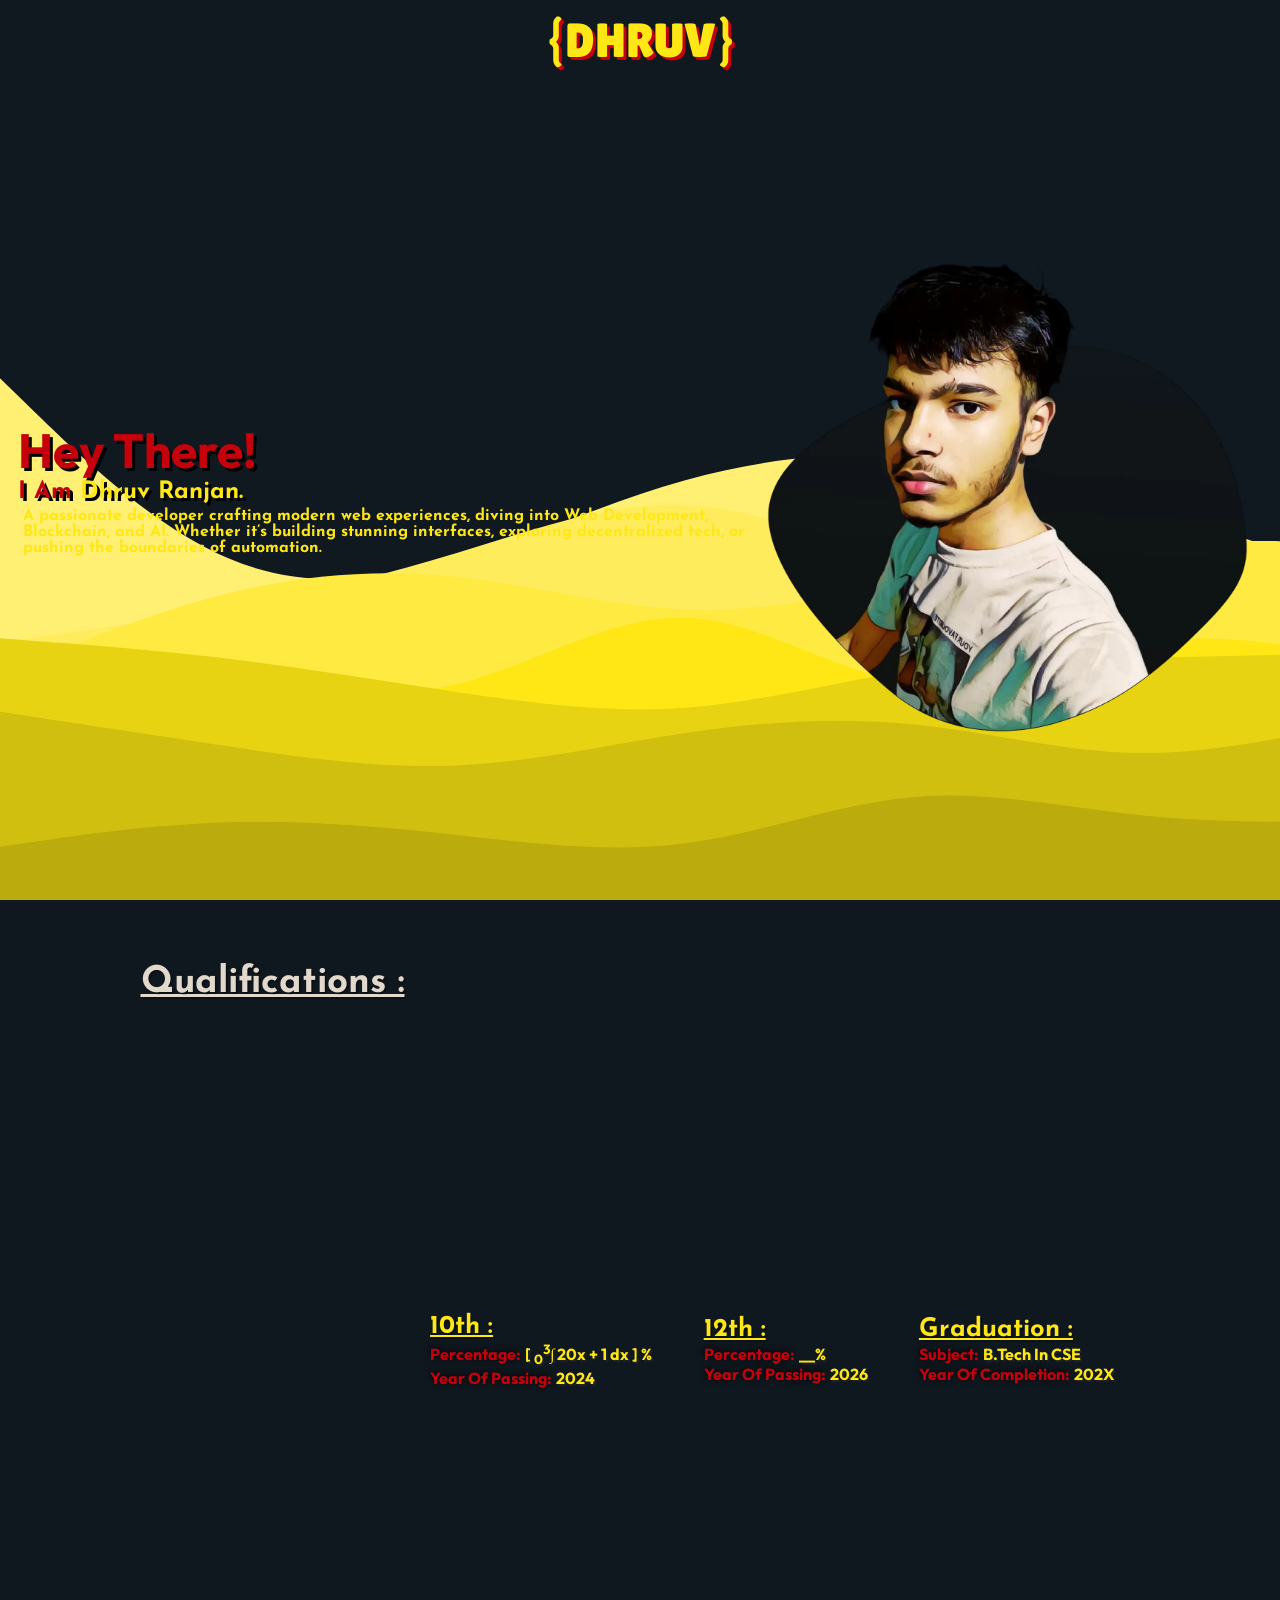
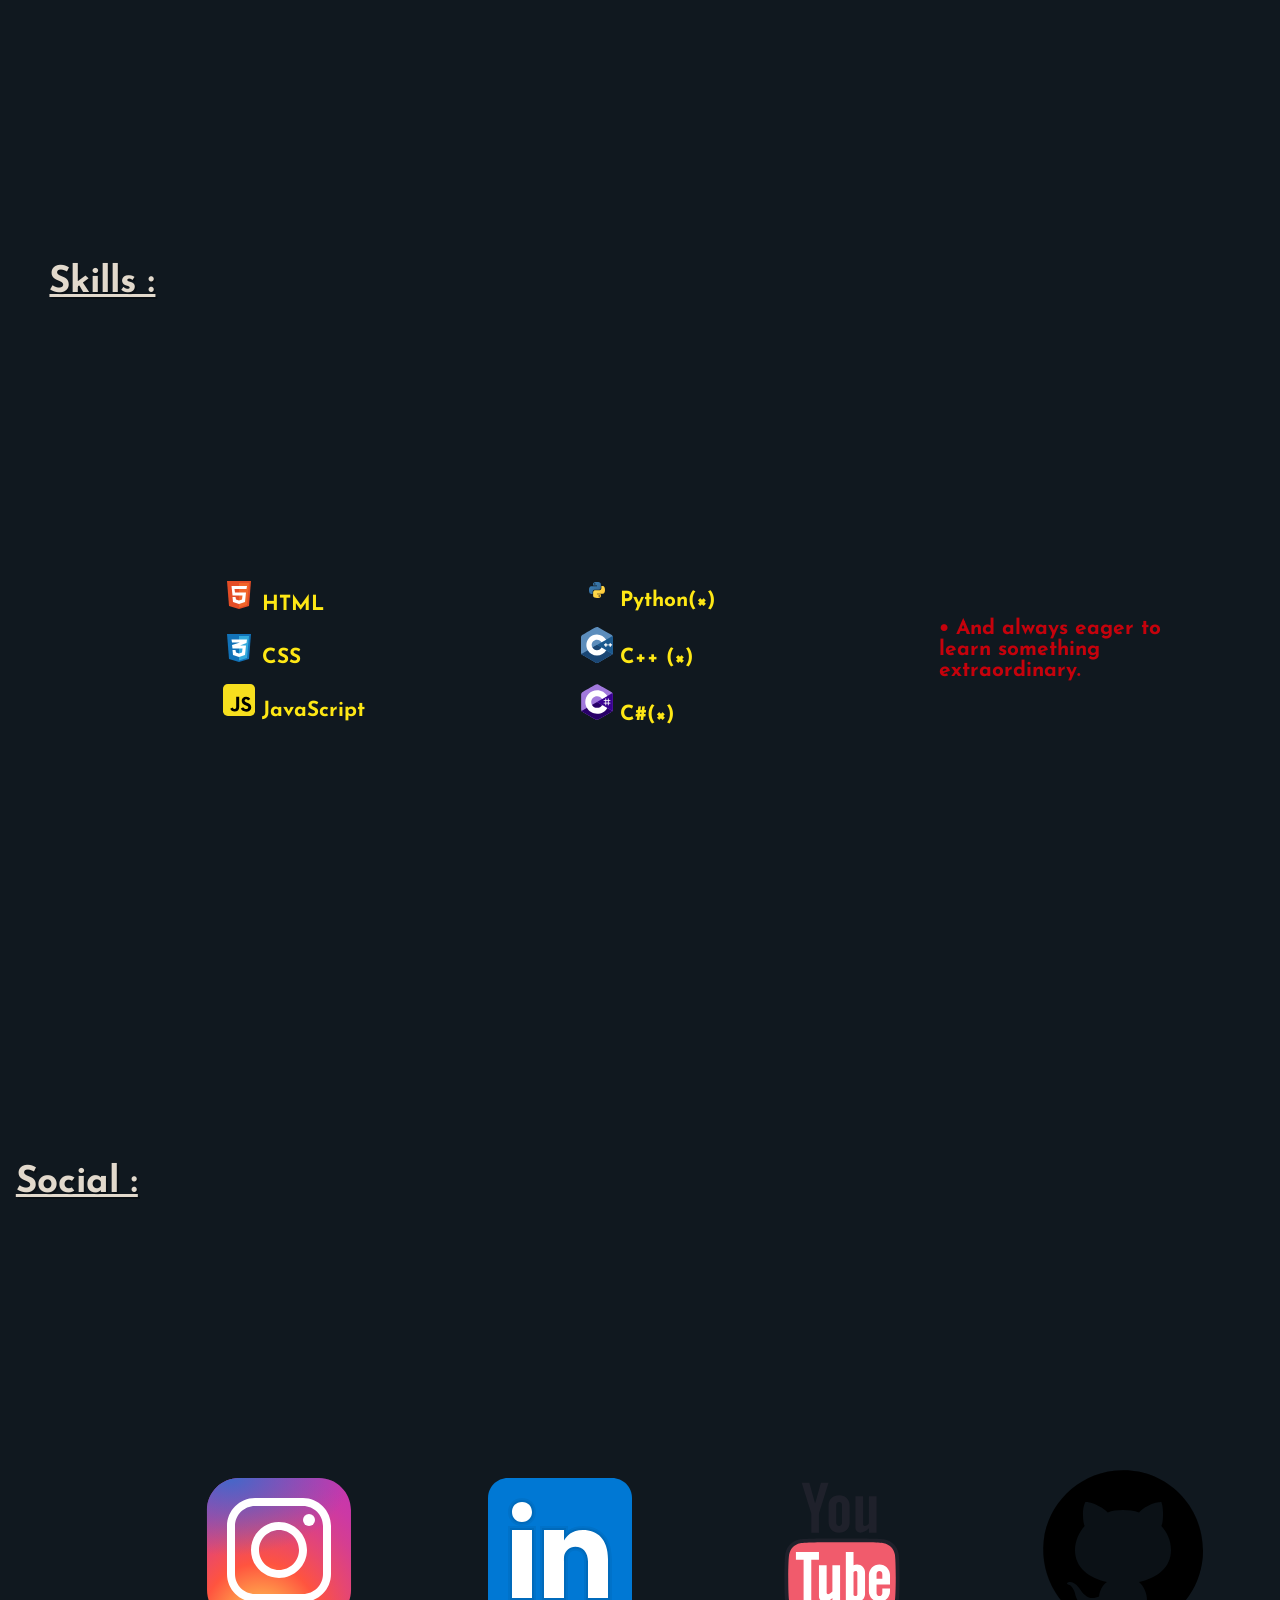
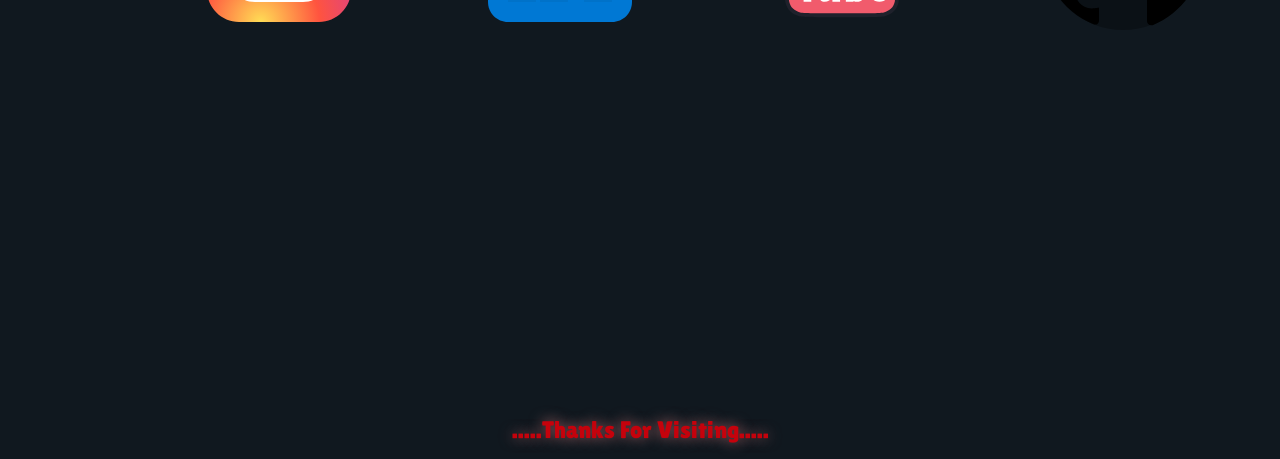
==== commit 7511c424: "Html Image Update" ====
--- a/index.html
+++ b/index.html
@@ -20,7 +20,7 @@
                 <h2> I Am <span id="nameh1">Dhruv Ranjan.</span></h2> 
                 <p id="intro">A passionate developer crafting modern web experiences, diving into Web Development, Blockchain, and AI. Whether it’s building stunning interfaces, exploring decentralized tech, or pushing the boundaries of automation.</p> 
             </span> 
-            <span class="image"><img src="1739093971912.svg" alt="Dhruv"></span> 
+            <span class="image"><img src="Dhruv Image.webp" alt="Dhruv"></span> 
         </div> 
         <div class="secondBox"> 
             <h1>Qualifications :</h1> 
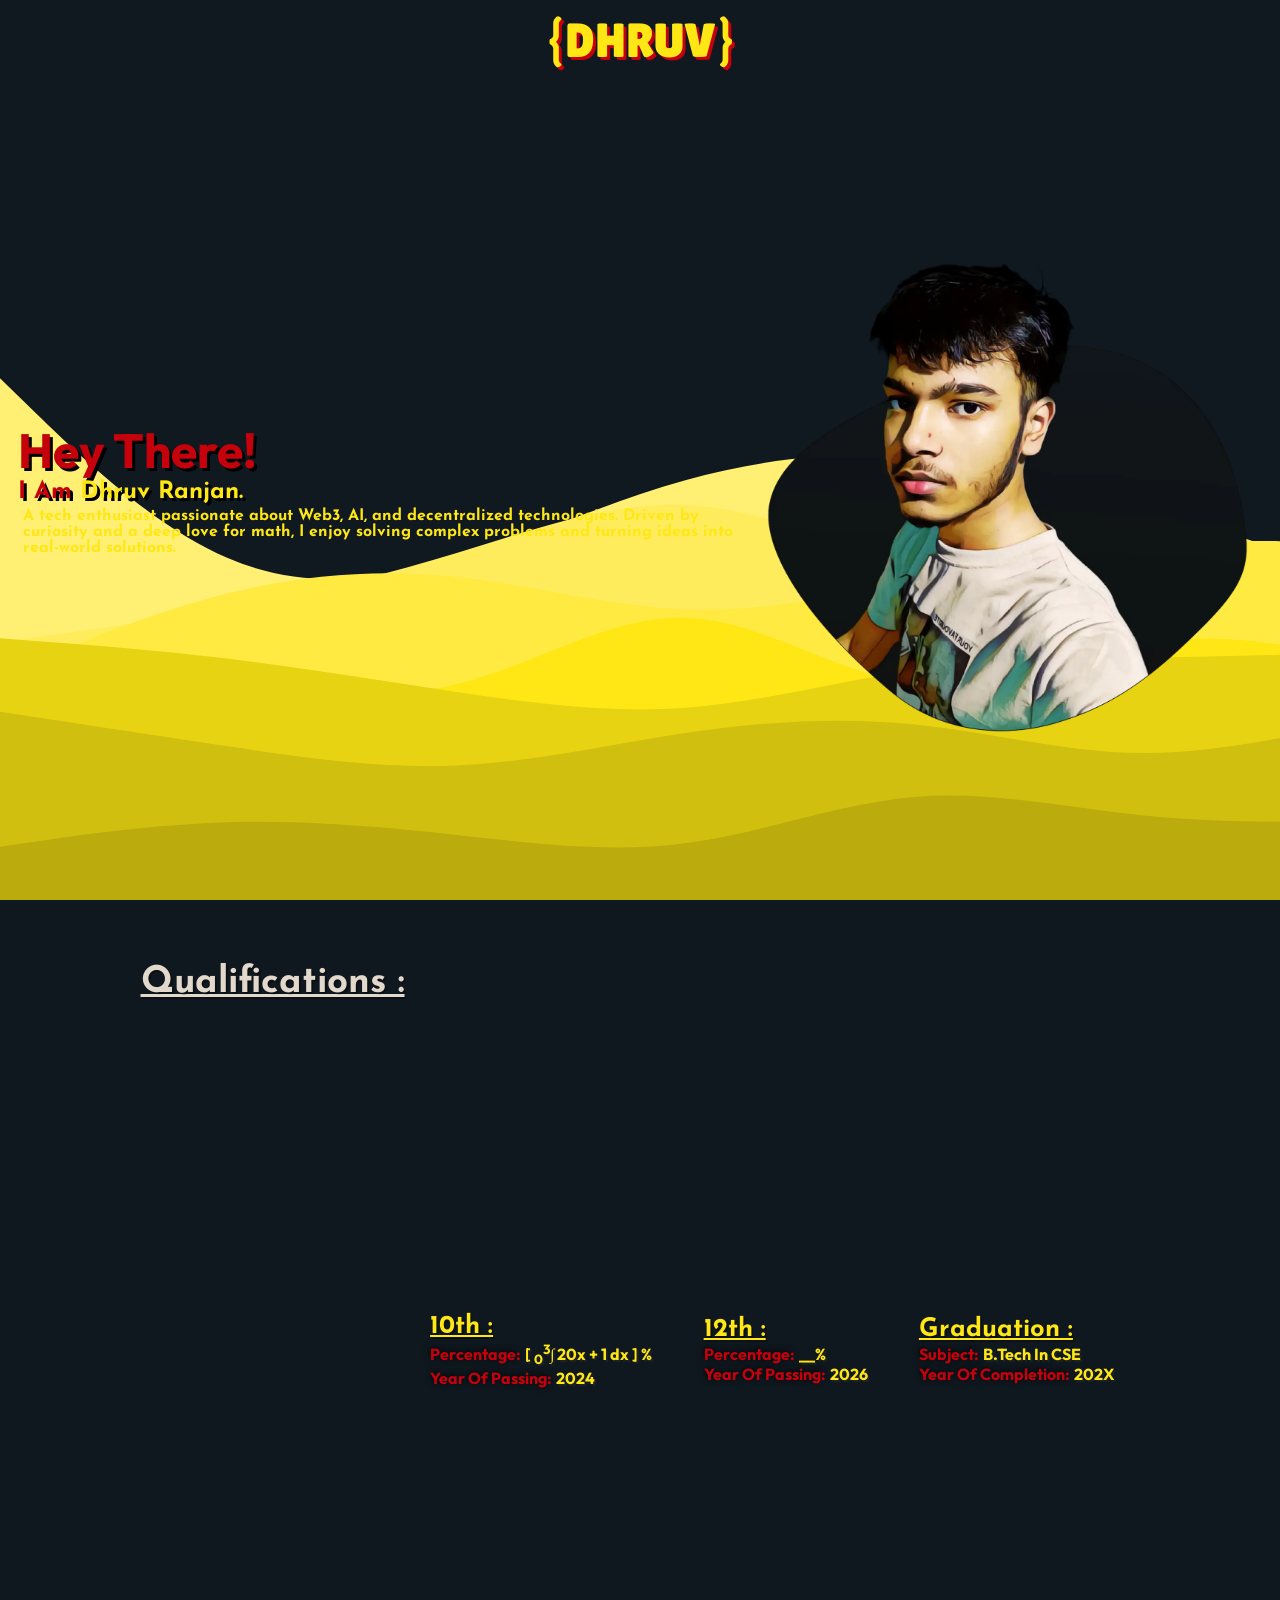
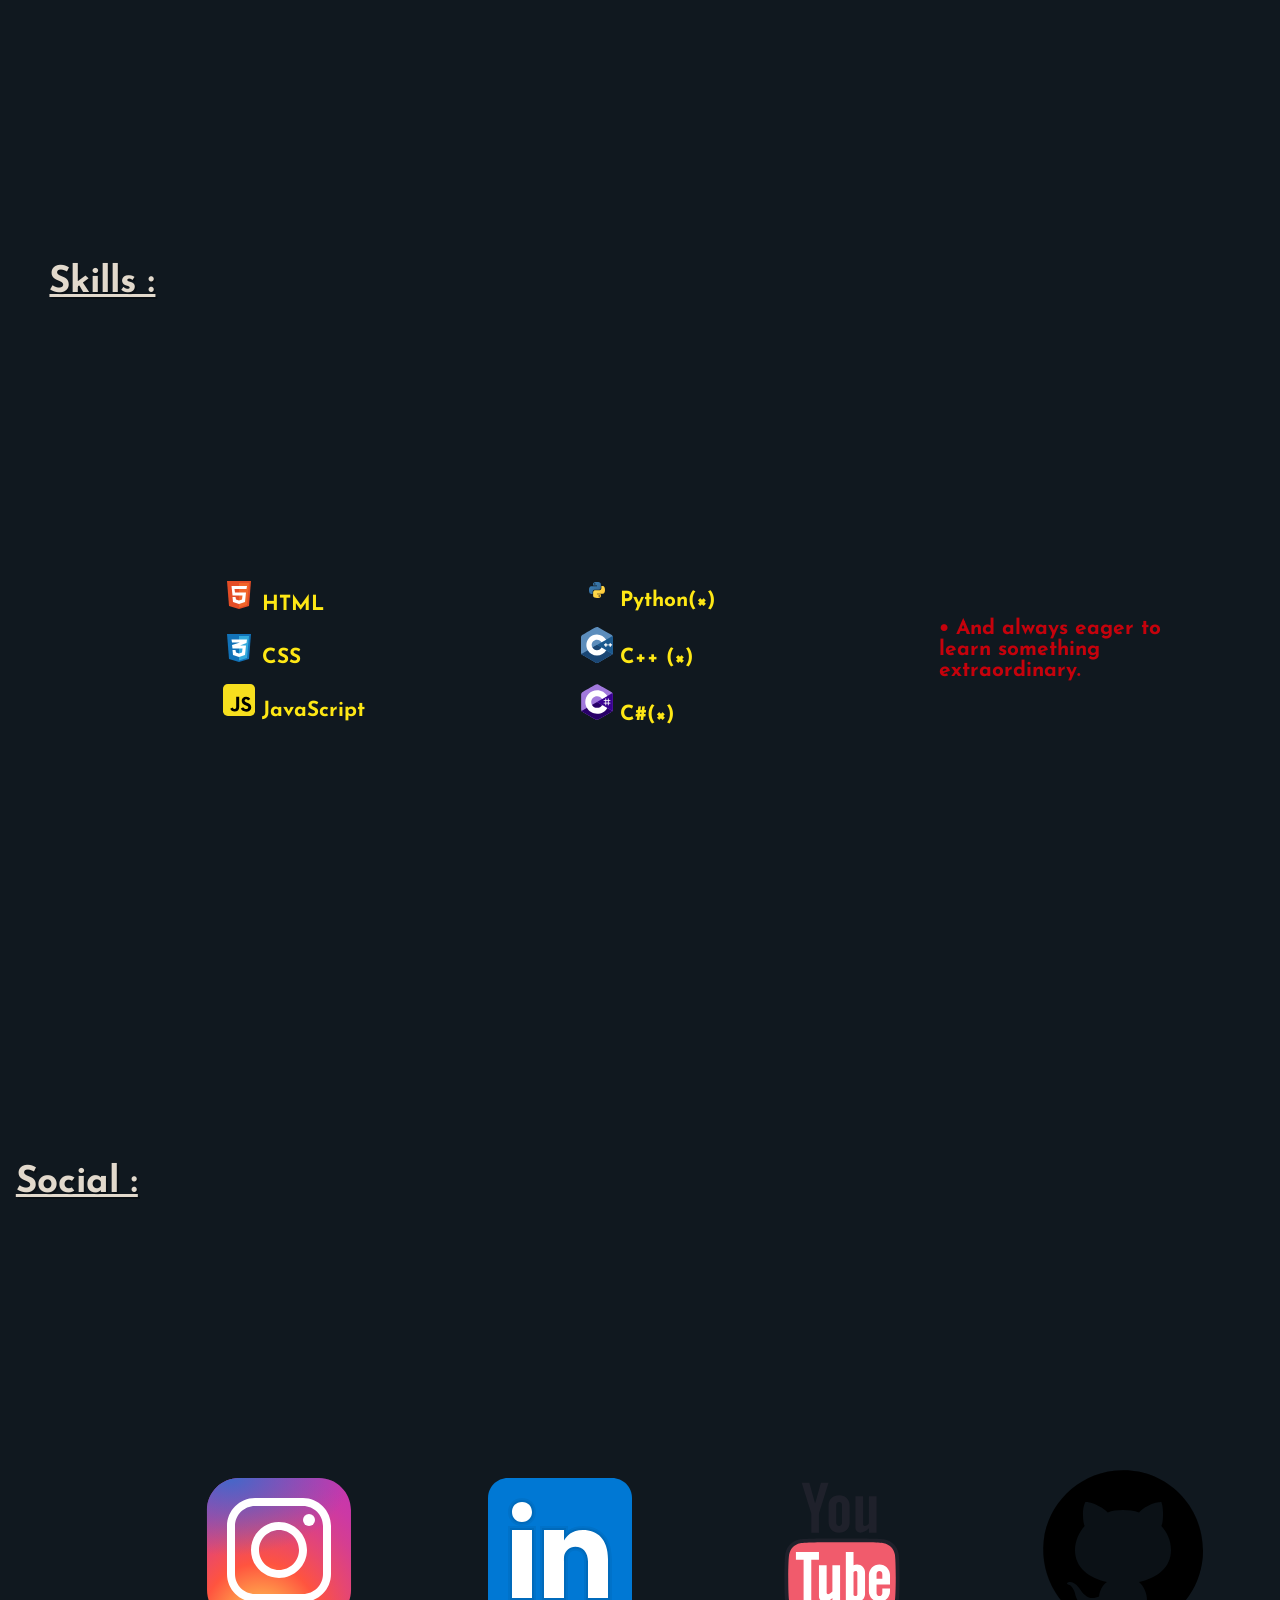
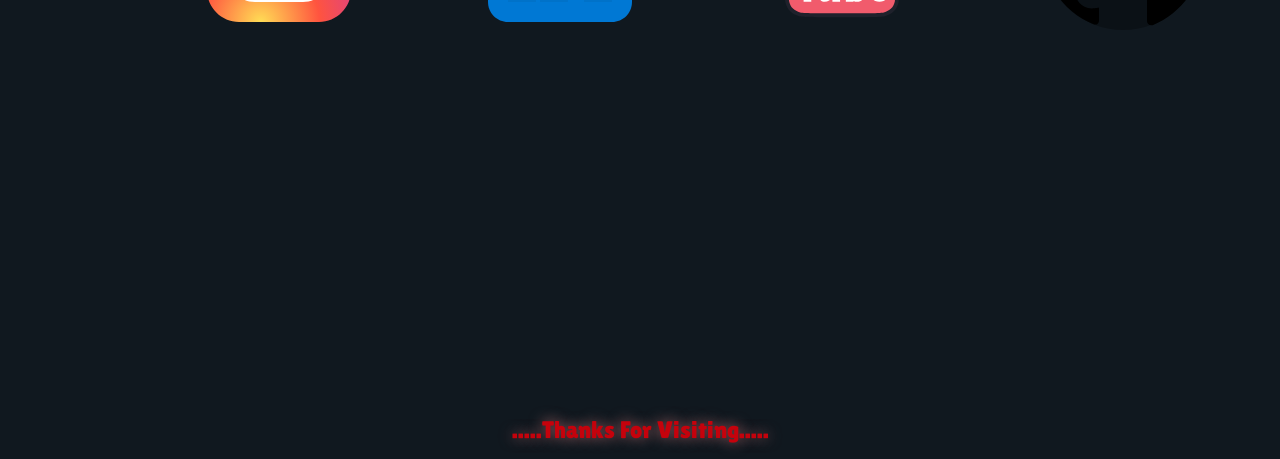
==== commit 3a3151e8: "Update index.html" ====
--- a/index.html
+++ b/index.html
@@ -18,7 +18,7 @@
             <span class="welcomeTexts"> 
                 <h1>Hey There!</h1> 
                 <h2> I Am <span id="nameh1">Dhruv Ranjan.</span></h2> 
-                <p id="intro">A passionate developer crafting modern web experiences, diving into Web Development, Blockchain, and AI. Whether it’s building stunning interfaces, exploring decentralized tech, or pushing the boundaries of automation.</p> 
+                <p id="intro">A tech enthusiast passionate about Web3, AI, and decentralized technologies. Driven by curiosity and a deep love for math, I enjoy solving complex problems and turning ideas into real-world solutions.</p> 
             </span> 
             <span class="image"><img src="Dhruv Image.webp" alt="Dhruv"></span> 
         </div> 
